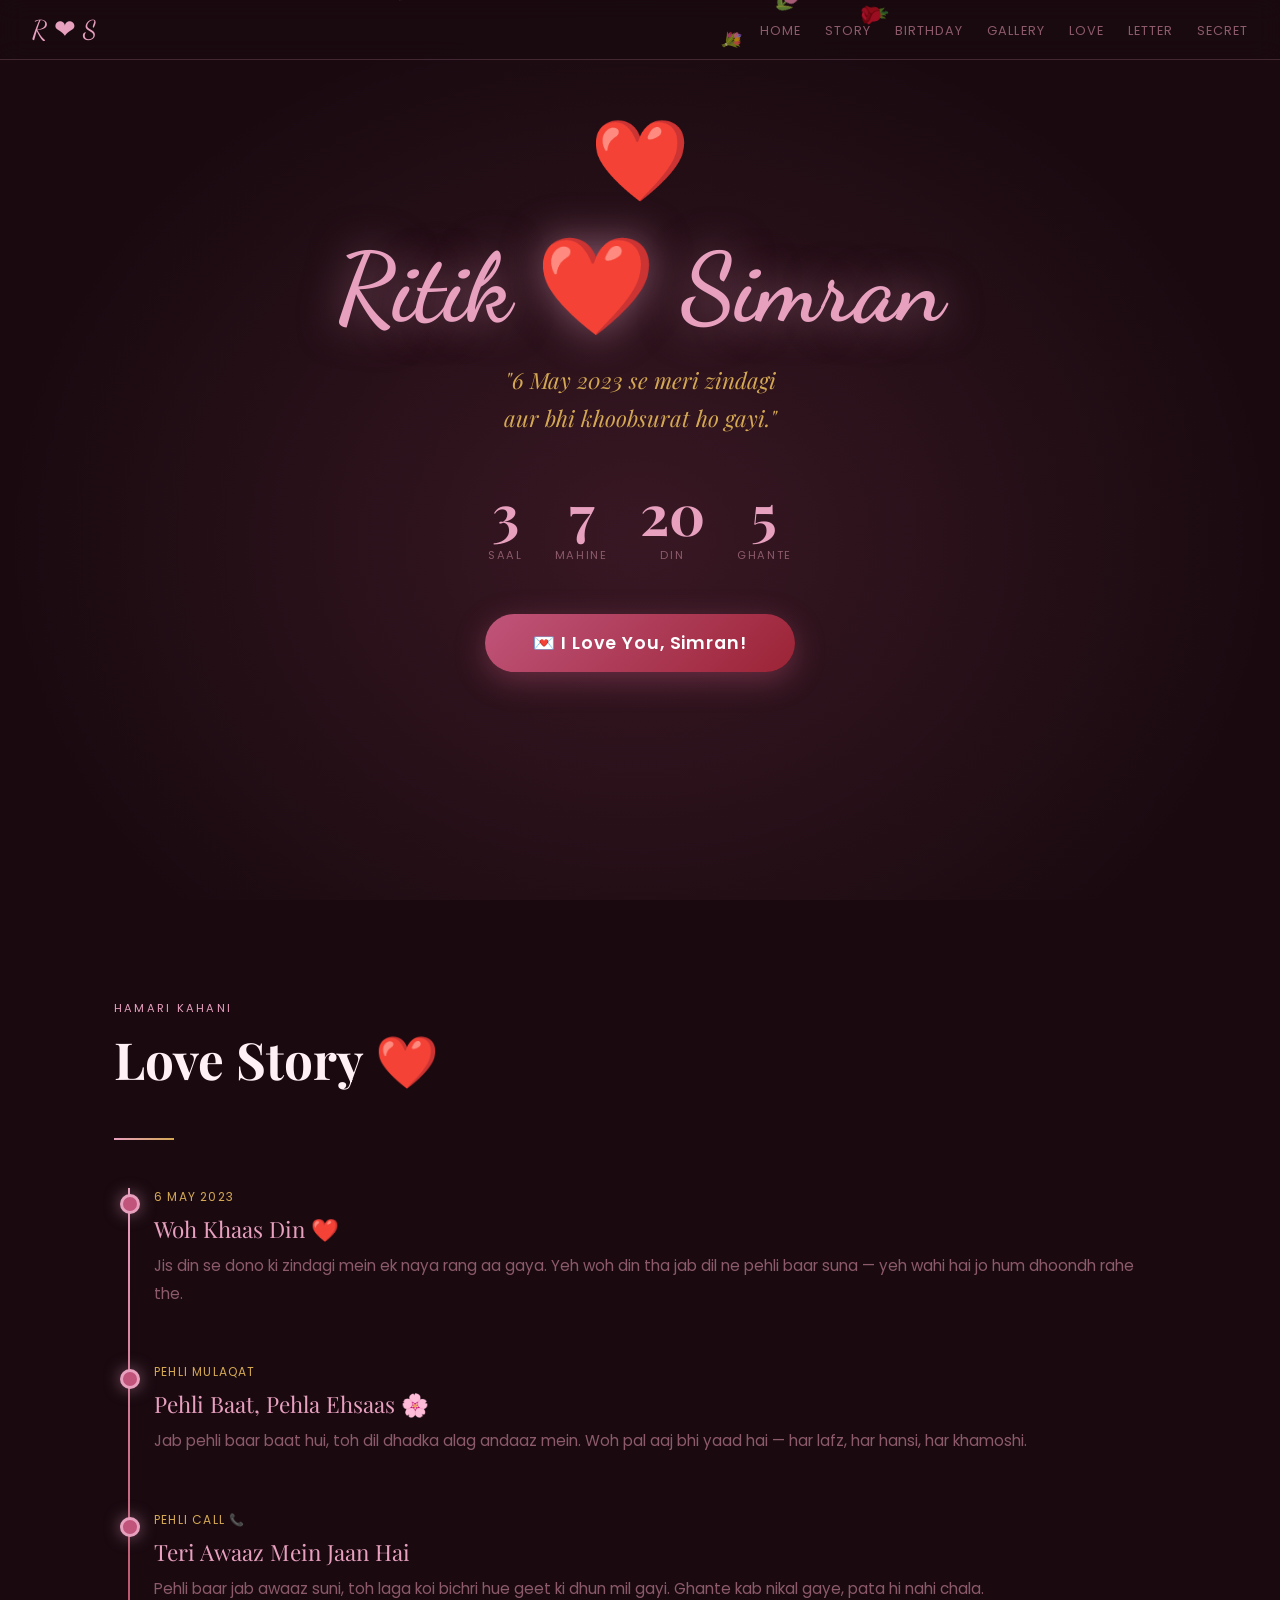
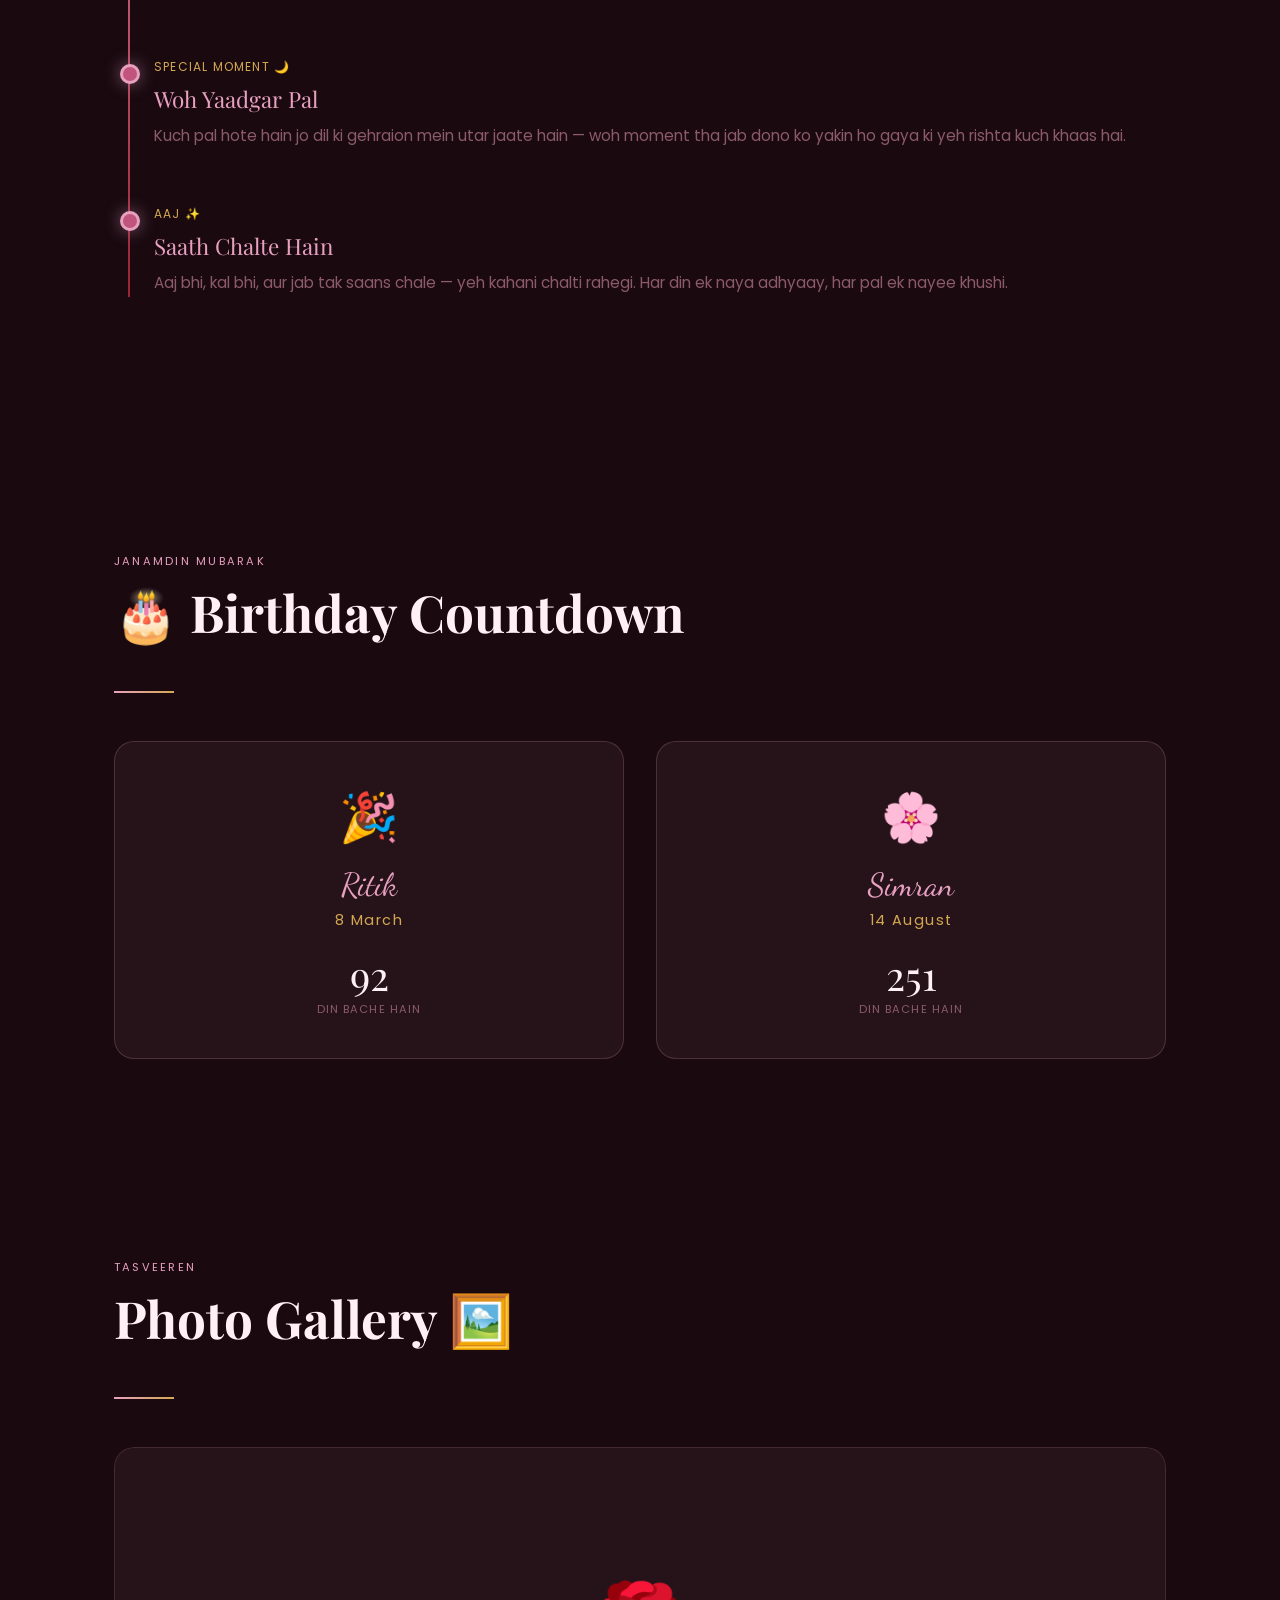
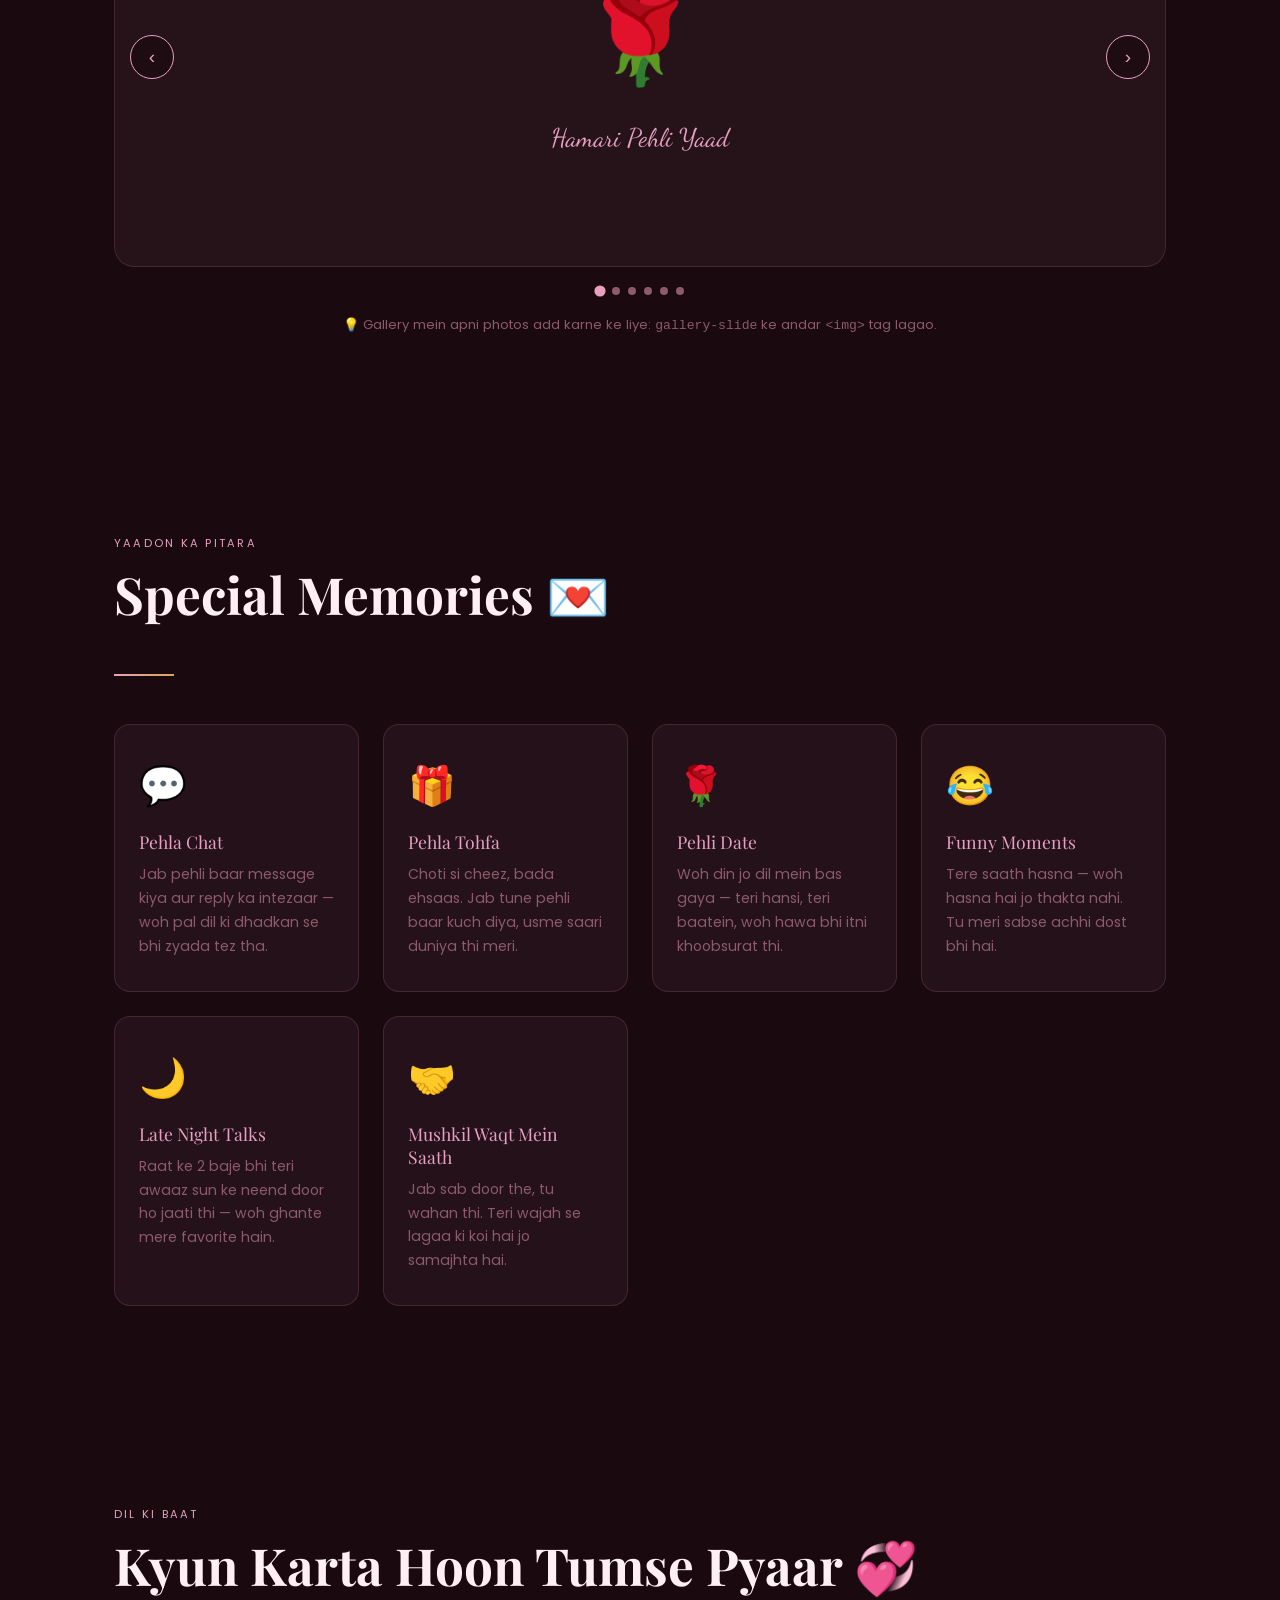
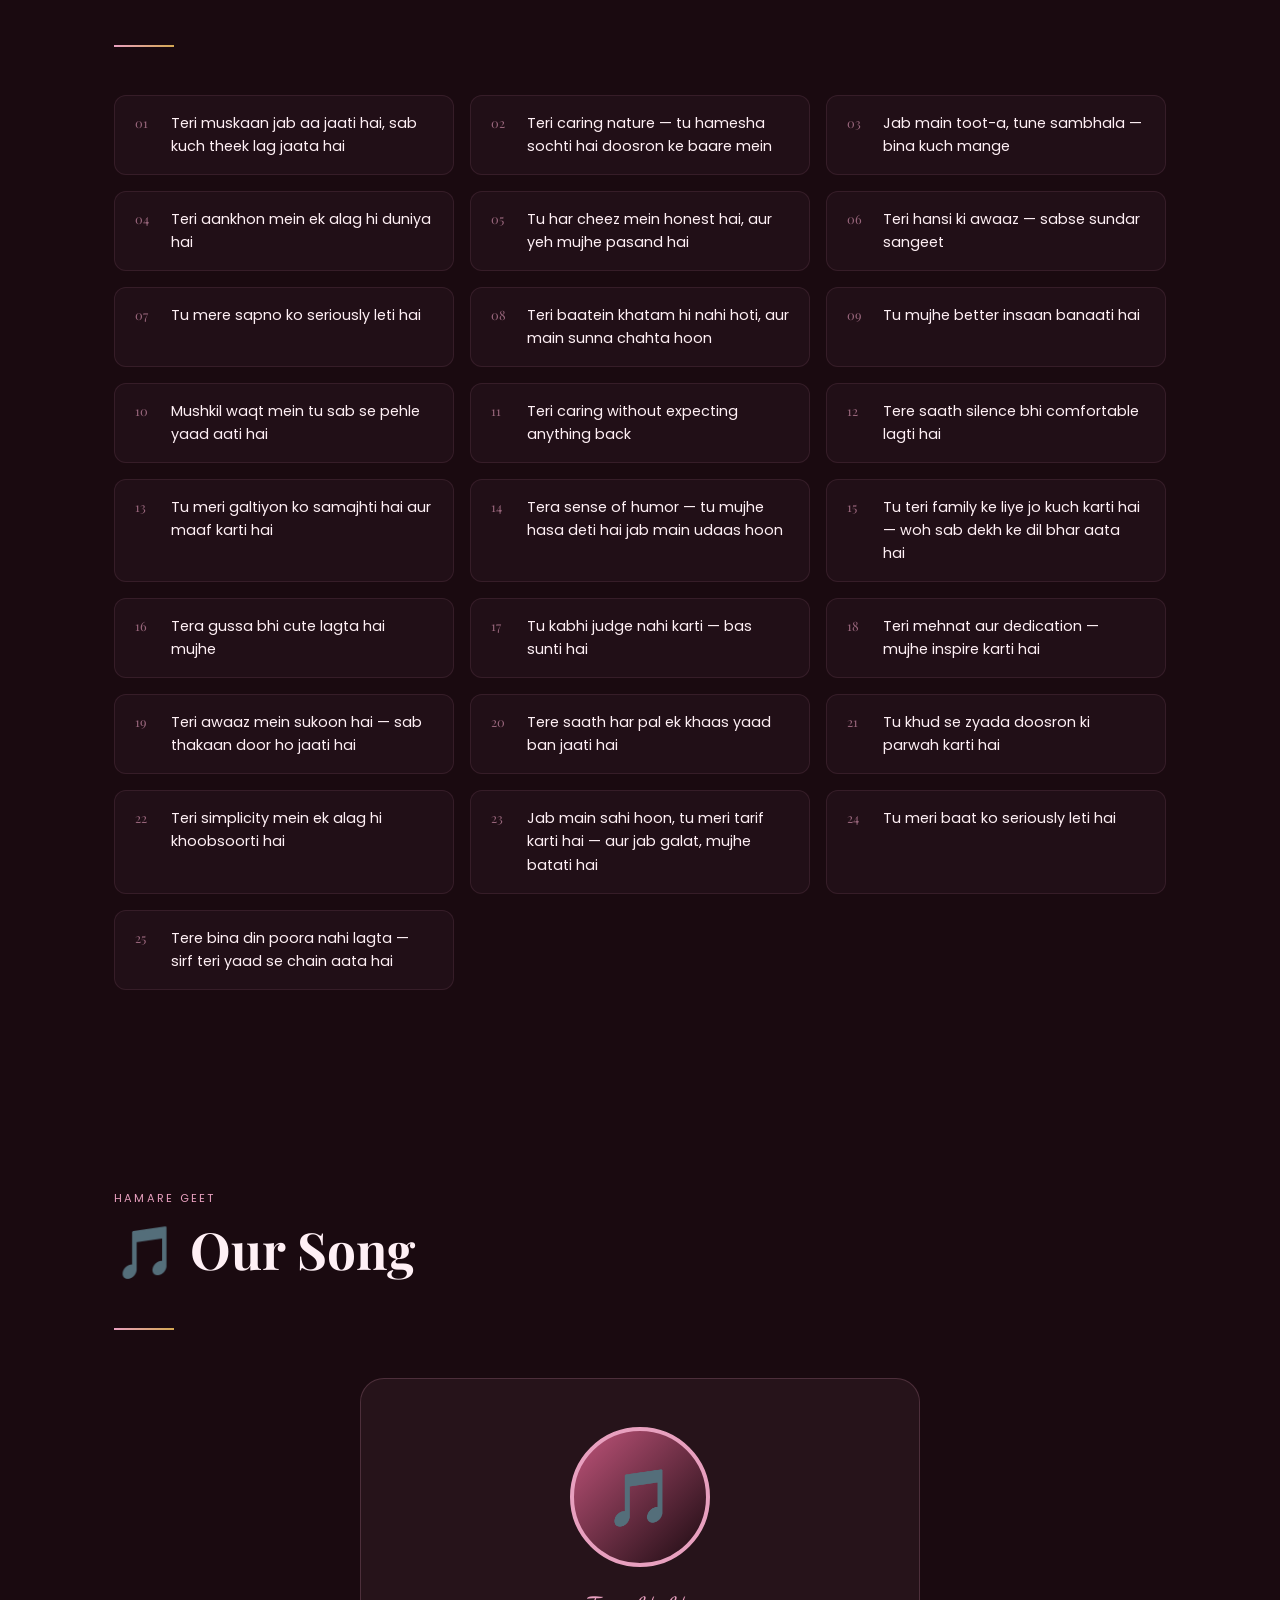
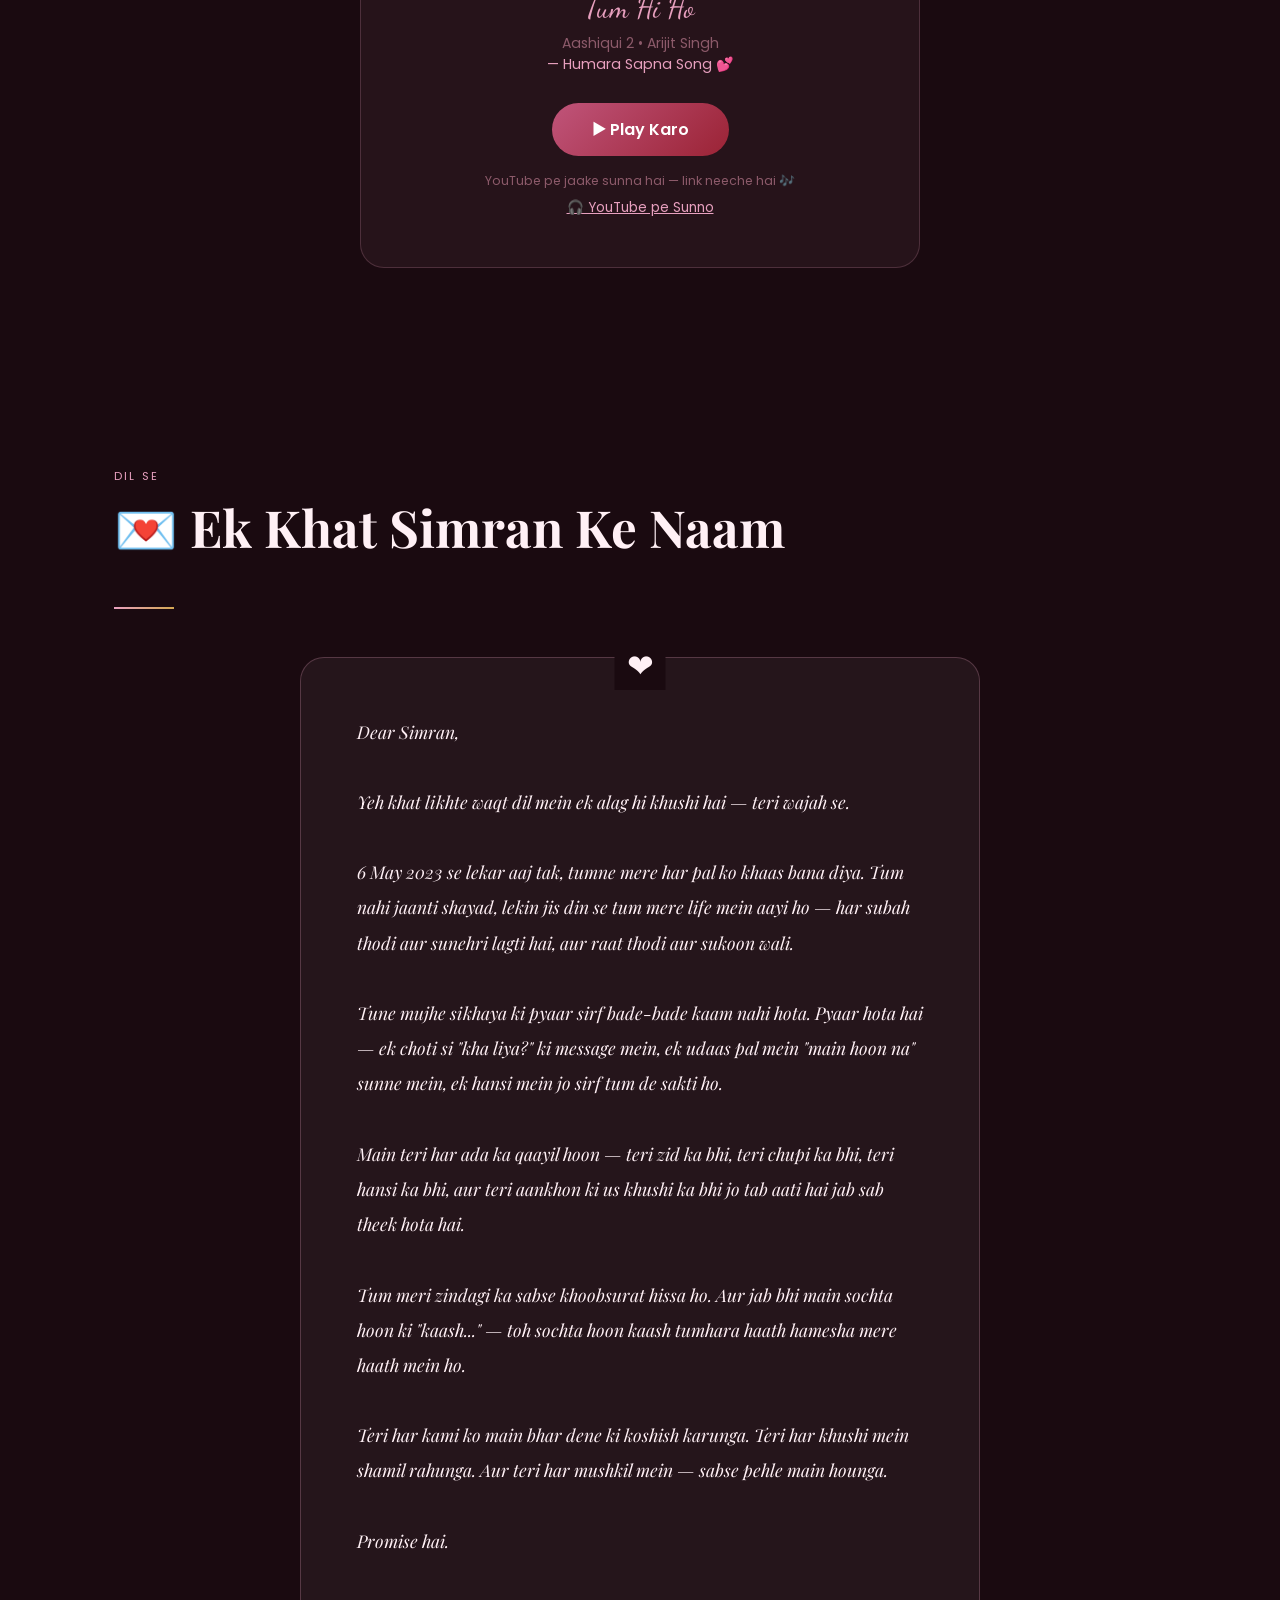
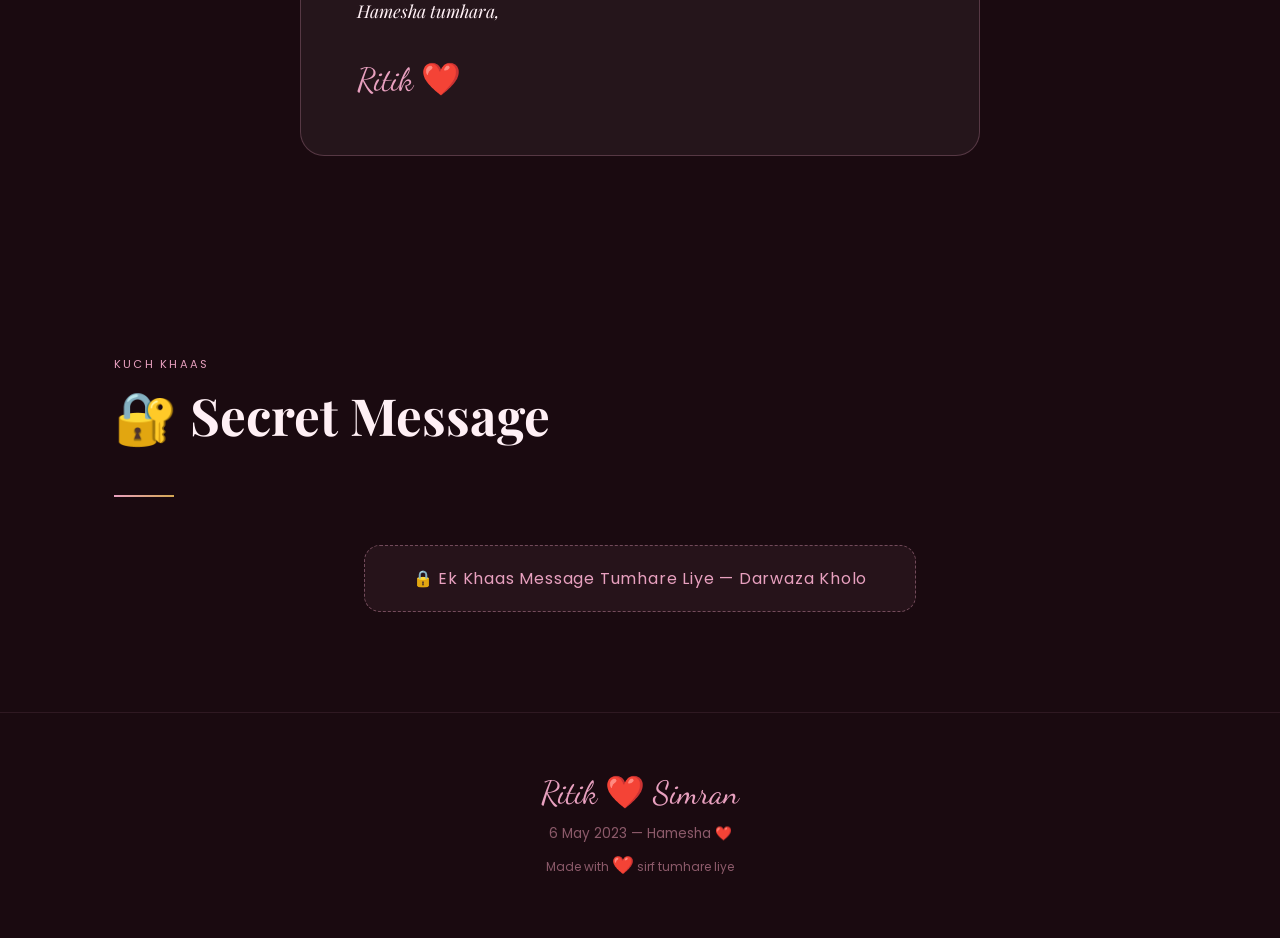
==== index.html @ f55f2f9e "First commit" ====
<!DOCTYPE html>
<html lang="hi">
<head>
<meta charset="UTF-8">
<meta name="viewport" content="width=device-width, initial-scale=1.0">
<title>Ritik ❤️ Simran</title>
<link href="https://fonts.googleapis.com/css2?family=Playfair+Display:ital,wght@0,400;0,700;1,400&family=Poppins:wght@300;400;500;600&family=Dancing+Script:wght@600;700&display=swap" rel="stylesheet">
<link rel="stylesheet" href="style.css">
</head>
<body>

<!-- Falling roses canvas -->
<canvas id="roses-canvas"></canvas>

<!-- ═══ NAV ═══ -->
<nav>
  <span class="nav-brand">R ❤ S</span>
  <ul class="nav-links">
    <li><a href="#home">Home</a></li>
    <li><a href="#story">Story</a></li>
    <li><a href="#birthday">Birthday</a></li>
    <li><a href="#gallery">Gallery</a></li>
    <li><a href="#reasons">Love</a></li>
    <li><a href="#letter">Letter</a></li>
    <li><a href="#secret">Secret</a></li>
  </ul>
</nav>

<!-- ═══ HERO ═══ -->
<section id="home" style="max-width:100%;padding-top:0;">
  <span class="hero-heart">❤️</span>
  <h1 class="hero-title">Ritik ❤️ Simran</h1>
  <p class="hero-sub">
    "6 May 2023 se meri zindagi<br>aur bhi khoobsurat ho gayi."
  </p>

  <div class="counter-box">
    <div class="counter-item">
      <span class="counter-num" id="cnt-years">0</span>
      <span class="counter-label">Saal</span>
    </div>
    <div class="counter-item">
      <span class="counter-num" id="cnt-months">0</span>
      <span class="counter-label">Mahine</span>
    </div>
    <div class="counter-item">
      <span class="counter-num" id="cnt-days">0</span>
      <span class="counter-label">Din</span>
    </div>
    <div class="counter-item">
      <span class="counter-num" id="cnt-hours">0</span>
      <span class="counter-label">Ghante</span>
    </div>
  </div>

  <button class="love-btn" onclick="sendLove()">💌 I Love You, Simran!</button>
  <div id="love-msg"></div>
</section>

<!-- ═══ LOVE STORY ═══ -->
<section id="story">
  <span class="section-eyebrow">Hamari Kahani</span>
  <h2 class="section-title">Love Story ❤️</h2>
  <div class="section-divider"></div>

  <div class="timeline">
    <div class="timeline-item reveal">
      <div class="timeline-dot"></div>
      <div class="timeline-date">6 May 2023</div>
      <div class="timeline-title">Woh Khaas Din ❤️</div>
      <p class="timeline-desc">Jis din se dono ki zindagi mein ek naya rang aa gaya. Yeh woh din tha jab dil ne pehli baar suna — yeh wahi hai jo hum dhoondh rahe the.</p>
    </div>

    <div class="timeline-item reveal">
      <div class="timeline-dot"></div>
      <div class="timeline-date">Pehli Mulaqat</div>
      <div class="timeline-title">Pehli Baat, Pehla Ehsaas 🌸</div>
      <p class="timeline-desc">Jab pehli baar baat hui, toh dil dhadka alag andaaz mein. Woh pal aaj bhi yaad hai — har lafz, har hansi, har khamoshi.</p>
    </div>

    <div class="timeline-item reveal">
      <div class="timeline-dot"></div>
      <div class="timeline-date">Pehli Call 📞</div>
      <div class="timeline-title">Teri Awaaz Mein Jaan Hai</div>
      <p class="timeline-desc">Pehli baar jab awaaz suni, toh laga koi bichri hue geet ki dhun mil gayi. Ghante kab nikal gaye, pata hi nahi chala.</p>
    </div>

    <div class="timeline-item reveal">
      <div class="timeline-dot"></div>
      <div class="timeline-date">Special Moment 🌙</div>
      <div class="timeline-title">Woh Yaadgar Pal</div>
      <p class="timeline-desc">Kuch pal hote hain jo dil ki gehraion mein utar jaate hain — woh moment tha jab dono ko yakin ho gaya ki yeh rishta kuch khaas hai.</p>
    </div>

    <div class="timeline-item reveal">
      <div class="timeline-dot"></div>
      <div class="timeline-date">Aaj ✨</div>
      <div class="timeline-title">Saath Chalte Hain</div>
      <p class="timeline-desc">Aaj bhi, kal bhi, aur jab tak saans chale — yeh kahani chalti rahegi. Har din ek naya adhyaay, har pal ek nayee khushi.</p>
    </div>
  </div>
</section>

<!-- ═══ BIRTHDAY ═══ -->
<section id="birthday">
  <span class="section-eyebrow">Janamdin Mubarak</span>
  <h2 class="section-title">🎂 Birthday Countdown</h2>
  <div class="section-divider"></div>

  <div class="bday-grid reveal">
    <div class="bday-card">
      <span class="bday-emoji">🎉</span>
      <div class="bday-name">Ritik</div>
      <div class="bday-date">8 March</div>
      <div class="bday-countdown" id="ritik-days">—</div>
      <div class="bday-countdown-label">Din Bache Hain</div>
    </div>
    <div class="bday-card">
      <span class="bday-emoji">🌸</span>
      <div class="bday-name">Simran</div>
      <div class="bday-date">14 August</div>
      <div class="bday-countdown" id="simran-days">—</div>
      <div class="bday-countdown-label">Din Bache Hain</div>
    </div>
  </div>
</section>

<!-- ═══ GALLERY ═══ -->
<section id="gallery">
  <span class="section-eyebrow">Tasveeren</span>
  <h2 class="section-title">Photo Gallery 🖼️</h2>
  <div class="section-divider"></div>

  <div class="gallery-wrapper reveal">
    <div class="gallery-track" id="gallery-track">
      <div class="gallery-slide"><span>🌹</span><span class="gallery-caption">Hamari Pehli Yaad</span></div>
      <div class="gallery-slide"><span>💕</span><span class="gallery-caption">Khushiyan Saath Mein</span></div>
      <div class="gallery-slide"><span>🌸</span><span class="gallery-caption">Teri Muskaan</span></div>
      <div class="gallery-slide"><span>✨</span><span class="gallery-caption">Special Moments</span></div>
      <div class="gallery-slide"><span>🌙</span><span class="gallery-caption">Raat Ki Baat</span></div>
      <div class="gallery-slide"><span>💝</span><span class="gallery-caption">Hamesha Saath</span></div>
    </div>
    <button class="gallery-nav gallery-prev" onclick="galleryMove(-1)">‹</button>
    <button class="gallery-nav gallery-next" onclick="galleryMove(1)">›</button>
  </div>
  <div class="gallery-dots" id="gallery-dots"></div>
  <p style="text-align:center;color:var(--muted);font-size:0.82rem;margin-top:20px;">
    💡 Gallery mein apni photos add karne ke liye: <code>gallery-slide</code> ke andar <code>&lt;img&gt;</code> tag lagao.
  </p>
</section>

<!-- ═══ MEMORIES ═══ -->
<section id="memories">
  <span class="section-eyebrow">Yaadon Ka Pitara</span>
  <h2 class="section-title">Special Memories 💌</h2>
  <div class="section-divider"></div>

  <div class="memories-grid">
    <div class="memory-card reveal">
      <span class="memory-icon">💬</span>
      <div class="memory-title">Pehla Chat</div>
      <p class="memory-text">Jab pehli baar message kiya aur reply ka intezaar — woh pal dil ki dhadkan se bhi zyada tez tha.</p>
    </div>
    <div class="memory-card reveal">
      <span class="memory-icon">🎁</span>
      <div class="memory-title">Pehla Tohfa</div>
      <p class="memory-text">Choti si cheez, bada ehsaas. Jab tune pehli baar kuch diya, usme saari duniya thi meri.</p>
    </div>
    <div class="memory-card reveal">
      <span class="memory-icon">🌹</span>
      <div class="memory-title">Pehli Date</div>
      <p class="memory-text">Woh din jo dil mein bas gaya — teri hansi, teri baatein, woh hawa bhi itni khoobsurat thi.</p>
    </div>
    <div class="memory-card reveal">
      <span class="memory-icon">😂</span>
      <div class="memory-title">Funny Moments</div>
      <p class="memory-text">Tere saath hasna — woh hasna hai jo thakta nahi. Tu meri sabse achhi dost bhi hai.</p>
    </div>
    <div class="memory-card reveal">
      <span class="memory-icon">🌙</span>
      <div class="memory-title">Late Night Talks</div>
      <p class="memory-text">Raat ke 2 baje bhi teri awaaz sun ke neend door ho jaati thi — woh ghante mere favorite hain.</p>
    </div>
    <div class="memory-card reveal">
      <span class="memory-icon">🤝</span>
      <div class="memory-title">Mushkil Waqt Mein Saath</div>
      <p class="memory-text">Jab sab door the, tu wahan thi. Teri wajah se lagaa ki koi hai jo samajhta hai.</p>
    </div>
  </div>
</section>

<!-- ═══ REASONS ═══ -->
<section id="reasons">
  <span class="section-eyebrow">Dil Ki Baat</span>
  <h2 class="section-title">Kyun Karta Hoon Tumse Pyaar 💞</h2>
  <div class="section-divider"></div>

  <div class="reasons-grid reveal">
    <div class="reason-item"><span class="reason-num">01</span><span class="reason-text">Teri muskaan jab aa jaati hai, sab kuch theek lag jaata hai</span></div>
    <div class="reason-item"><span class="reason-num">02</span><span class="reason-text">Teri caring nature — tu hamesha sochti hai doosron ke baare mein</span></div>
    <div class="reason-item"><span class="reason-num">03</span><span class="reason-text">Jab main toot-a, tune sambhala — bina kuch mange</span></div>
    <div class="reason-item"><span class="reason-num">04</span><span class="reason-text">Teri aankhon mein ek alag hi duniya hai</span></div>
    <div class="reason-item"><span class="reason-num">05</span><span class="reason-text">Tu har cheez mein honest hai, aur yeh mujhe pasand hai</span></div>
    <div class="reason-item"><span class="reason-num">06</span><span class="reason-text">Teri hansi ki awaaz — sabse sundar sangeet</span></div>
    <div class="reason-item"><span class="reason-num">07</span><span class="reason-text">Tu mere sapno ko seriously leti hai</span></div>
    <div class="reason-item"><span class="reason-num">08</span><span class="reason-text">Teri baatein khatam hi nahi hoti, aur main sunna chahta hoon</span></div>
    <div class="reason-item"><span class="reason-num">09</span><span class="reason-text">Tu mujhe better insaan banaati hai</span></div>
    <div class="reason-item"><span class="reason-num">10</span><span class="reason-text">Mushkil waqt mein tu sab se pehle yaad aati hai</span></div>
    <div class="reason-item"><span class="reason-num">11</span><span class="reason-text">Teri caring without expecting anything back</span></div>
    <div class="reason-item"><span class="reason-num">12</span><span class="reason-text">Tere saath silence bhi comfortable lagti hai</span></div>
    <div class="reason-item"><span class="reason-num">13</span><span class="reason-text">Tu meri galtiyon ko samajhti hai aur maaf karti hai</span></div>
    <div class="reason-item"><span class="reason-num">14</span><span class="reason-text">Tera sense of humor — tu mujhe hasa deti hai jab main udaas hoon</span></div>
    <div class="reason-item"><span class="reason-num">15</span><span class="reason-text">Tu teri family ke liye jo kuch karti hai — woh sab dekh ke dil bhar aata hai</span></div>
    <div class="reason-item"><span class="reason-num">16</span><span class="reason-text">Tera gussa bhi cute lagta hai mujhe</span></div>
    <div class="reason-item"><span class="reason-num">17</span><span class="reason-text">Tu kabhi judge nahi karti — bas sunti hai</span></div>
    <div class="reason-item"><span class="reason-num">18</span><span class="reason-text">Teri mehnat aur dedication — mujhe inspire karti hai</span></div>
    <div class="reason-item"><span class="reason-num">19</span><span class="reason-text">Teri awaaz mein sukoon hai — sab thakaan door ho jaati hai</span></div>
    <div class="reason-item"><span class="reason-num">20</span><span class="reason-text">Tere saath har pal ek khaas yaad ban jaati hai</span></div>
    <div class="reason-item"><span class="reason-num">21</span><span class="reason-text">Tu khud se zyada doosron ki parwah karti hai</span></div>
    <div class="reason-item"><span class="reason-num">22</span><span class="reason-text">Teri simplicity mein ek alag hi khoobsoorti hai</span></div>
    <div class="reason-item"><span class="reason-num">23</span><span class="reason-text">Jab main sahi hoon, tu meri tarif karti hai — aur jab galat, mujhe batati hai</span></div>
    <div class="reason-item"><span class="reason-num">24</span><span class="reason-text">Tu meri baat ko seriously leti hai</span></div>
    <div class="reason-item"><span class="reason-num">25</span><span class="reason-text">Tere bina din poora nahi lagta — sirf teri yaad se chain aata hai</span></div>
  </div>
</section>

<!-- ═══ MUSIC ═══ -->
<section id="music">
  <span class="section-eyebrow">Hamare Geet</span>
  <h2 class="section-title">🎵 Our Song</h2>
  <div class="section-divider"></div>

  <div class="music-box reveal">
    <div class="music-disc" id="music-disc">🎵</div>
    <div class="music-title">Tum Hi Ho</div>
    <p class="music-sub">Aashiqui 2 • Arijit Singh<br>
      <span style="color:var(--rose);">— Humara Sapna Song 💕</span>
    </p>
    <button class="music-btn" onclick="toggleMusic()" id="music-btn">▶ Play Karo</button>
    <p style="margin-top:16px;font-size:0.78rem;color:var(--muted);">YouTube pe jaake sunna hai — link neeche hai 🎶</p>
    <a href="https://youtu.be/Umqb9KENgmk" target="_blank"
       style="display:inline-block;margin-top:8px;color:var(--rose);font-size:0.85rem;">
      🎧 YouTube pe Sunno
    </a>
  </div>
</section>

<!-- ═══ LETTER ═══ -->
<section id="letter">
  <span class="section-eyebrow">Dil Se</span>
  <h2 class="section-title">💌 Ek Khat Simran Ke Naam</h2>
  <div class="section-divider"></div>

  <div class="letter-wrapper reveal">
    <div class="letter-text">Dear Simran,

Yeh khat likhte waqt dil mein ek alag hi khushi hai — teri wajah se.

6 May 2023 se lekar aaj tak, tumne mere har pal ko khaas bana diya. Tum nahi jaanti shayad, lekin jis din se tum mere life mein aayi ho — har subah thodi aur sunehri lagti hai, aur raat thodi aur sukoon wali.

Tune mujhe sikhaya ki pyaar sirf bade-bade kaam nahi hota. Pyaar hota hai — ek choti si "kha liya?" ki message mein, ek udaas pal mein "main hoon na" sunne mein, ek hansi mein jo sirf tum de sakti ho.

Main teri har ada ka qaayil hoon — teri zid ka bhi, teri chupi ka bhi, teri hansi ka bhi, aur teri aankhon ki us khushi ka bhi jo tab aati hai jab sab theek hota hai.

Tum meri zindagi ka sabse khoobsurat hissa ho. Aur jab bhi main sochta hoon ki "kaash..." — toh sochta hoon kaash tumhara haath hamesha mere haath mein ho.

Teri har kami ko main bhar dene ki koshish karunga. Teri har khushi mein shamil rahunga. Aur teri har mushkil mein — sabse pehle main hounga.

Promise hai.

Hamesha tumhara,</div>
    <span class="letter-sign">Ritik ❤️</span>
  </div>
</section>

<!-- ═══ SECRET ═══ -->
<section id="secret">
  <span class="section-eyebrow">Kuch Khaas</span>
  <h2 class="section-title">🔐 Secret Message</h2>
  <div class="section-divider"></div>

  <button class="secret-trigger reveal" onclick="openSecret()">
    🔒 Ek Khaas Message Tumhare Liye — Darwaza Kholo
  </button>
</section>

<!-- SECRET OVERLAY -->
<div id="secret-overlay">
  <div id="secret-lock-screen">
    <span class="secret-lock">🔐</span>
    <div class="secret-title">Secret Page</div>
    <p style="color:var(--muted);margin-bottom:24px;font-size:0.9rem;">Password enter karo, Simran 💕</p>
    <input class="secret-input" type="password" id="secret-pass" placeholder="Password..." maxlength="20">
    <br>
    <div class="secret-err" id="secret-err"></div>
    <button class="love-btn" onclick="checkSecret()" style="margin-bottom:16px;">Unlock ❤️</button>
    <br>
    <button class="secret-close" onclick="closeSecret()">Wapas Jao</button>
    <p style="color:var(--muted);font-size:0.75rem;margin-top:16px;">Hint: Hamari anniversary date (DDMMYYYY)</p>
  </div>

  <div class="secret-content" id="secret-content">
    <span style="font-size:5rem;display:block;margin-bottom:16px;animation:heartbeat 1.4s infinite;">💝</span>
    <h2 style="font-family:'Dancing Script',cursive;font-size:3rem;color:var(--rose);margin-bottom:24px;">Sirf Tumhare Liye</h2>
    <p class="secret-msg">
      Simran... agar yeh page tak pahunchi ho, toh jaanti ho ki main tumse kitna pyaar karta hoon. 🌹<br><br>
      Yeh duniya mein kaafi log hain jo kehte hain "I love you" — main kehna chahta hoon ki tumhare bina main adhoora hoon.<br><br>
      Tumhara chehra jab yaad aata hai, toh dil ko sukoon milta hai. Tumhari awaaz jab kaan mein padti hai, toh duniya ki sari thakaan door ho jaati hai.<br><br>
      Yeh secret page sirf isliye banaya — taaki ek baar aur bol sakun, bina kisi ko bataye...<br><br>
      <strong style="color:var(--gold);font-size:1.4rem;">Main Tumse Bahut Pyaar Karta Hoon, Simran. 💕</strong><br><br>
      Hamesha. Har pal. Har janam.
    </p>
    <div style="font-size:3rem;margin-bottom:24px;">🌹💕🌸💝✨</div>
    <button class="secret-close" onclick="closeSecret()">❤️ Wapas Jao</button>
  </div>
</div>

<!-- FOOTER -->
<footer>
  <p style="font-family:'Dancing Script',cursive;font-size:2rem;color:var(--rose);margin-bottom:12px;">Ritik ❤️ Simran</p>
  <p>6 May 2023 — Hamesha ❤️</p>
  <p style="margin-top:8px;font-size:0.75rem;">Made with <span class="footer-heart">❤️</span> sirf tumhare liye</p>
</footer>

<script src="script.js"></script>
</body>
</html>
---- style.css ----
/* ══════════════════════════════════════
   Ritik ❤️ Simran — Main Stylesheet
   ══════════════════════════════════════ */

:root {
  --rose: #e8a0bf;
  --deep-rose: #c0547a;
  --blush: #fce4ec;
  --crimson: #9b2335;
  --gold: #d4a853;
  --night: #1a0a10;
  --petal: #fff0f5;
  --text: #3d1a26;
  --muted: #8c5a6a;
}

* { margin: 0; padding: 0; box-sizing: border-box; }
html { scroll-behavior: smooth; }

body {
  font-family: 'Poppins', sans-serif;
  background: var(--night);
  color: var(--petal);
  overflow-x: hidden;
}

/* ─── CANVAS ─── */
#roses-canvas {
  position: fixed;
  top: 0; left: 0;
  width: 100%; height: 100%;
  pointer-events: none;
  z-index: 9999;
}

/* ─── NAV ─── */
nav {
  position: fixed;
  top: 0; left: 0; right: 0;
  z-index: 1000;
  background: rgba(26,10,16,0.9);
  backdrop-filter: blur(12px);
  border-bottom: 1px solid rgba(232,160,191,0.2);
  padding: 14px 32px;
  display: flex;
  justify-content: space-between;
  align-items: center;
}

.nav-brand {
  font-family: 'Dancing Script', cursive;
  font-size: 1.6rem;
  color: var(--rose);
}

.nav-links {
  display: flex;
  gap: 24px;
  list-style: none;
}

.nav-links a {
  color: var(--muted);
  text-decoration: none;
  font-size: 0.8rem;
  letter-spacing: 0.08em;
  text-transform: uppercase;
  transition: color 0.3s;
}

.nav-links a:hover { color: var(--rose); }

/* ─── HERO ─── */
#home {
  min-height: 100vh;
  display: flex;
  flex-direction: column;
  align-items: center;
  justify-content: center;
  text-align: center;
  padding: 80px 24px 60px;
  position: relative;
  background: radial-gradient(ellipse at 50% 60%, rgba(192,84,122,0.18) 0%, transparent 70%);
}

.hero-heart {
  font-size: 5rem;
  animation: heartbeat 1.4s ease-in-out infinite;
  display: block;
  margin-bottom: 16px;
}

@keyframes heartbeat {
  0%,100% { transform: scale(1); }
  14%     { transform: scale(1.2); }
  28%     { transform: scale(1); }
  42%     { transform: scale(1.15); }
  70%     { transform: scale(1); }
}

.hero-title {
  font-family: 'Dancing Script', cursive;
  font-size: clamp(3rem, 8vw, 6rem);
  color: var(--rose);
  line-height: 1.1;
  text-shadow: 0 0 40px rgba(232,160,191,0.5);
  margin-bottom: 20px;
}

.hero-sub {
  font-family: 'Playfair Display', serif;
  font-style: italic;
  font-size: clamp(1rem, 2.5vw, 1.4rem);
  color: var(--gold);
  max-width: 560px;
  line-height: 1.7;
  margin-bottom: 48px;
}

/* ─── COUNTER ─── */
.counter-box {
  display: flex;
  gap: 32px;
  flex-wrap: wrap;
  justify-content: center;
  margin-bottom: 48px;
}

.counter-item { text-align: center; }

.counter-num {
  font-family: 'Playfair Display', serif;
  font-size: 3.5rem;
  font-weight: 700;
  color: var(--rose);
  line-height: 1;
  display: block;
}

.counter-label {
  font-size: 0.7rem;
  letter-spacing: 0.15em;
  text-transform: uppercase;
  color: var(--muted);
  margin-top: 6px;
}

/* ─── LOVE BUTTON ─── */
.love-btn {
  background: linear-gradient(135deg, var(--deep-rose), var(--crimson));
  color: white;
  border: none;
  padding: 16px 48px;
  font-family: 'Poppins', sans-serif;
  font-size: 1.1rem;
  font-weight: 600;
  border-radius: 50px;
  cursor: pointer;
  letter-spacing: 0.05em;
  transition: transform 0.2s, box-shadow 0.2s;
  box-shadow: 0 8px 30px rgba(192,84,122,0.4);
}

.love-btn:hover {
  transform: scale(1.05);
  box-shadow: 0 12px 40px rgba(192,84,122,0.6);
}

#love-msg {
  margin-top: 20px;
  font-family: 'Dancing Script', cursive;
  font-size: 2rem;
  color: var(--gold);
  opacity: 0;
  transition: opacity 0.5s;
  height: 48px;
}

/* ─── SECTIONS ─── */
section {
  padding: 100px 24px;
  max-width: 1100px;
  margin: 0 auto;
}

.section-eyebrow {
  font-size: 0.7rem;
  letter-spacing: 0.2em;
  text-transform: uppercase;
  color: var(--rose);
  margin-bottom: 12px;
  display: block;
}

.section-title {
  font-family: 'Playfair Display', serif;
  font-size: clamp(2rem, 5vw, 3.2rem);
  color: var(--petal);
  margin-bottom: 48px;
  line-height: 1.2;
}

.section-divider {
  width: 60px;
  height: 2px;
  background: linear-gradient(90deg, var(--rose), var(--gold));
  margin-bottom: 48px;
}

/* ─── TIMELINE ─── */
.timeline {
  position: relative;
  padding-left: 40px;
}

.timeline::before {
  content: '';
  position: absolute;
  left: 14px;
  top: 0; bottom: 0;
  width: 2px;
  background: linear-gradient(to bottom, var(--rose), var(--crimson));
}

.timeline-item {
  position: relative;
  margin-bottom: 56px;
}

.timeline-dot {
  position: absolute;
  left: -34px;
  top: 6px;
  width: 20px; height: 20px;
  border-radius: 50%;
  background: var(--deep-rose);
  border: 3px solid var(--rose);
  box-shadow: 0 0 16px rgba(232,160,191,0.5);
}

.timeline-date {
  font-size: 0.75rem;
  color: var(--gold);
  letter-spacing: 0.1em;
  text-transform: uppercase;
  margin-bottom: 8px;
}

.timeline-title {
  font-family: 'Playfair Display', serif;
  font-size: 1.4rem;
  color: var(--rose);
  margin-bottom: 8px;
}

.timeline-desc {
  color: var(--muted);
  line-height: 1.8;
  font-size: 0.95rem;
}

/* ─── BIRTHDAY ─── */
.bday-grid {
  display: grid;
  grid-template-columns: 1fr 1fr;
  gap: 32px;
}

.bday-card {
  background: rgba(232,160,191,0.06);
  border: 1px solid rgba(232,160,191,0.2);
  border-radius: 20px;
  padding: 40px 32px;
  text-align: center;
  transition: transform 0.3s, border-color 0.3s;
}

.bday-card:hover {
  transform: translateY(-6px);
  border-color: var(--rose);
}

.bday-emoji { font-size: 3rem; display: block; margin-bottom: 12px; }

.bday-name {
  font-family: 'Dancing Script', cursive;
  font-size: 2rem;
  color: var(--rose);
  margin-bottom: 6px;
}

.bday-date {
  color: var(--gold);
  font-size: 0.9rem;
  letter-spacing: 0.1em;
  margin-bottom: 24px;
}

.bday-countdown {
  font-size: 2.5rem;
  font-family: 'Playfair Display', serif;
  color: var(--petal);
  line-height: 1;
}

.bday-countdown-label {
  font-size: 0.7rem;
  color: var(--muted);
  letter-spacing: 0.1em;
  text-transform: uppercase;
  margin-top: 6px;
}

/* ─── GALLERY ─── */
.gallery-wrapper {
  position: relative;
  overflow: hidden;
  border-radius: 20px;
}

.gallery-track {
  display: flex;
  transition: transform 0.5s cubic-bezier(0.4,0,0.2,1);
}

.gallery-slide {
  min-width: 100%;
  height: 420px;
  background: rgba(232,160,191,0.06);
  border: 1px solid rgba(232,160,191,0.15);
  border-radius: 20px;
  display: flex;
  flex-direction: column;
  align-items: center;
  justify-content: center;
  font-size: 6rem;
  position: relative;
  overflow: hidden;
}

.gallery-caption {
  font-family: 'Dancing Script', cursive;
  font-size: 1.6rem;
  color: var(--rose);
  margin-top: 16px;
}

.gallery-nav {
  position: absolute;
  top: 50%;
  transform: translateY(-50%);
  background: rgba(26,10,16,0.7);
  border: 1px solid var(--rose);
  color: var(--rose);
  width: 44px; height: 44px;
  border-radius: 50%;
  font-size: 1.2rem;
  cursor: pointer;
  z-index: 10;
  transition: background 0.3s;
  display: flex;
  align-items: center;
  justify-content: center;
}

.gallery-nav:hover { background: var(--deep-rose); color: white; }
.gallery-prev { left: 16px; }
.gallery-next { right: 16px; }

.gallery-dots {
  display: flex;
  justify-content: center;
  gap: 8px;
  margin-top: 20px;
}

.gallery-dot {
  width: 8px; height: 8px;
  border-radius: 50%;
  background: var(--muted);
  border: none;
  cursor: pointer;
  transition: background 0.3s, transform 0.3s;
}

.gallery-dot.active {
  background: var(--rose);
  transform: scale(1.4);
}

/* ─── MEMORY CARDS ─── */
.memories-grid {
  display: grid;
  grid-template-columns: repeat(auto-fill, minmax(240px, 1fr));
  gap: 24px;
}

.memory-card {
  background: rgba(232,160,191,0.05);
  border: 1px solid rgba(232,160,191,0.15);
  border-radius: 16px;
  padding: 32px 24px;
  transition: transform 0.3s, border-color 0.3s, background 0.3s;
  cursor: default;
}

.memory-card:hover {
  transform: translateY(-8px);
  border-color: rgba(232,160,191,0.5);
  background: rgba(232,160,191,0.1);
}

.memory-icon { font-size: 2.4rem; margin-bottom: 16px; display: block; }

.memory-title {
  font-family: 'Playfair Display', serif;
  font-size: 1.1rem;
  color: var(--rose);
  margin-bottom: 10px;
}

.memory-text { font-size: 0.88rem; color: var(--muted); line-height: 1.7; }

/* ─── REASONS ─── */
.reasons-grid {
  display: grid;
  grid-template-columns: repeat(auto-fill, minmax(260px, 1fr));
  gap: 16px;
}

.reason-item {
  display: flex;
  align-items: flex-start;
  gap: 12px;
  padding: 16px 20px;
  background: rgba(232,160,191,0.04);
  border-radius: 12px;
  border: 1px solid rgba(232,160,191,0.1);
  transition: border-color 0.3s;
}

.reason-item:hover { border-color: rgba(232,160,191,0.4); }

.reason-num {
  font-family: 'Playfair Display', serif;
  font-size: 0.8rem;
  color: var(--rose);
  opacity: 0.6;
  min-width: 24px;
  padding-top: 2px;
}

.reason-text { font-size: 0.9rem; color: var(--petal); line-height: 1.6; }

/* ─── MUSIC ─── */
.music-box {
  background: rgba(232,160,191,0.06);
  border: 1px solid rgba(232,160,191,0.2);
  border-radius: 24px;
  padding: 48px;
  text-align: center;
  max-width: 560px;
  margin: 0 auto;
}

.music-disc {
  width: 140px; height: 140px;
  border-radius: 50%;
  background: linear-gradient(135deg, var(--deep-rose), var(--night));
  border: 4px solid var(--rose);
  display: flex;
  align-items: center;
  justify-content: center;
  font-size: 3.5rem;
  margin: 0 auto 24px;
  animation: spin 8s linear infinite paused;
}

.music-disc.playing { animation-play-state: running; }

@keyframes spin { to { transform: rotate(360deg); } }

.music-title {
  font-family: 'Dancing Script', cursive;
  font-size: 1.8rem;
  color: var(--rose);
  margin-bottom: 8px;
}

.music-sub { color: var(--muted); font-size: 0.88rem; margin-bottom: 28px; }

.music-btn {
  background: linear-gradient(135deg, var(--deep-rose), var(--crimson));
  color: white;
  border: none;
  padding: 14px 40px;
  border-radius: 50px;
  font-family: 'Poppins', sans-serif;
  font-size: 1rem;
  font-weight: 600;
  cursor: pointer;
  transition: transform 0.2s;
}

.music-btn:hover { transform: scale(1.05); }

/* ─── LETTER ─── */
.letter-wrapper {
  max-width: 680px;
  margin: 0 auto;
  background: rgba(252,228,236,0.05);
  border: 1px solid rgba(232,160,191,0.25);
  border-radius: 24px;
  padding: 56px 56px;
  position: relative;
}

.letter-wrapper::before {
  content: '❤';
  position: absolute;
  top: -16px;
  left: 50%;
  transform: translateX(-50%);
  font-size: 2rem;
  background: var(--night);
  padding: 0 12px;
}

.letter-text {
  font-family: 'Playfair Display', serif;
  font-style: italic;
  font-size: 1.1rem;
  line-height: 2;
  color: var(--petal);
  white-space: pre-wrap;
}

.letter-sign {
  font-family: 'Dancing Script', cursive;
  font-size: 2rem;
  color: var(--rose);
  margin-top: 32px;
  display: block;
}

/* ─── SECRET PAGE ─── */
#secret-overlay {
  display: none;
  position: fixed;
  inset: 0;
  background: rgba(10,3,8,0.97);
  z-index: 9000;
  align-items: center;
  justify-content: center;
  flex-direction: column;
  text-align: center;
  padding: 24px;
}

#secret-overlay.open { display: flex; }

.secret-lock {
  font-size: 4rem;
  margin-bottom: 24px;
  animation: heartbeat 1.4s infinite;
}

.secret-title {
  font-family: 'Dancing Script', cursive;
  font-size: 2.5rem;
  color: var(--rose);
  margin-bottom: 32px;
}

.secret-input {
  background: rgba(232,160,191,0.08);
  border: 1px solid var(--rose);
  color: var(--petal);
  padding: 14px 28px;
  font-size: 1.2rem;
  border-radius: 50px;
  outline: none;
  text-align: center;
  letter-spacing: 0.2em;
  width: 240px;
  font-family: 'Poppins', sans-serif;
  margin-bottom: 16px;
}

.secret-input::placeholder { color: var(--muted); letter-spacing: 0.05em; }

.secret-err {
  color: var(--deep-rose);
  font-size: 0.85rem;
  margin-bottom: 16px;
  height: 20px;
}

.secret-content { display: none; }
.secret-content.revealed { display: block; animation: fadeUp 0.8s ease; }

.secret-msg {
  font-family: 'Playfair Display', serif;
  font-style: italic;
  font-size: 1.2rem;
  line-height: 1.9;
  max-width: 540px;
  color: var(--petal);
  margin-bottom: 24px;
}

.secret-close {
  background: none;
  border: 1px solid var(--muted);
  color: var(--muted);
  padding: 10px 28px;
  border-radius: 50px;
  cursor: pointer;
  font-family: 'Poppins', sans-serif;
  margin-top: 32px;
  transition: border-color 0.3s, color 0.3s;
}

.secret-close:hover { border-color: var(--rose); color: var(--rose); }

/* ─── SECRET TRIGGER ─── */
.secret-trigger {
  display: block;
  margin: 0 auto;
  background: rgba(232,160,191,0.06);
  border: 1px dashed rgba(232,160,191,0.4);
  color: var(--rose);
  padding: 20px 48px;
  border-radius: 16px;
  font-family: 'Poppins', sans-serif;
  font-size: 1rem;
  cursor: pointer;
  transition: background 0.3s;
  letter-spacing: 0.05em;
}

.secret-trigger:hover { background: rgba(232,160,191,0.12); }

/* ─── FOOTER ─── */
footer {
  text-align: center;
  padding: 60px 24px;
  border-top: 1px solid rgba(232,160,191,0.1);
  color: var(--muted);
  font-size: 0.85rem;
}

footer .footer-heart { color: var(--rose); font-size: 1.1rem; }

/* ─── ANIMATIONS ─── */
@keyframes fadeUp {
  from { opacity: 0; transform: translateY(28px); }
  to   { opacity: 1; transform: translateY(0); }
}

@keyframes burstHeart {
  0%   { transform: translateY(0) scale(1); opacity: 1; }
  100% { transform: translateY(-300px) scale(0); opacity: 0; }
}

.reveal {
  opacity: 0;
  transform: translateY(30px);
  transition: opacity 0.7s ease, transform 0.7s ease;
}

.reveal.visible {
  opacity: 1;
  transform: translateY(0);
}

/* ─── RESPONSIVE ─── */
@media (max-width: 640px) {
  nav { padding: 14px 16px; }
  .nav-links { gap: 12px; }
  .nav-links a { font-size: 0.7rem; }
  .bday-grid { grid-template-columns: 1fr; }
  .letter-wrapper { padding: 36px 24px; }
  section { padding: 80px 16px; }
  .counter-box { gap: 20px; }
  .counter-num { font-size: 2.5rem; }
}
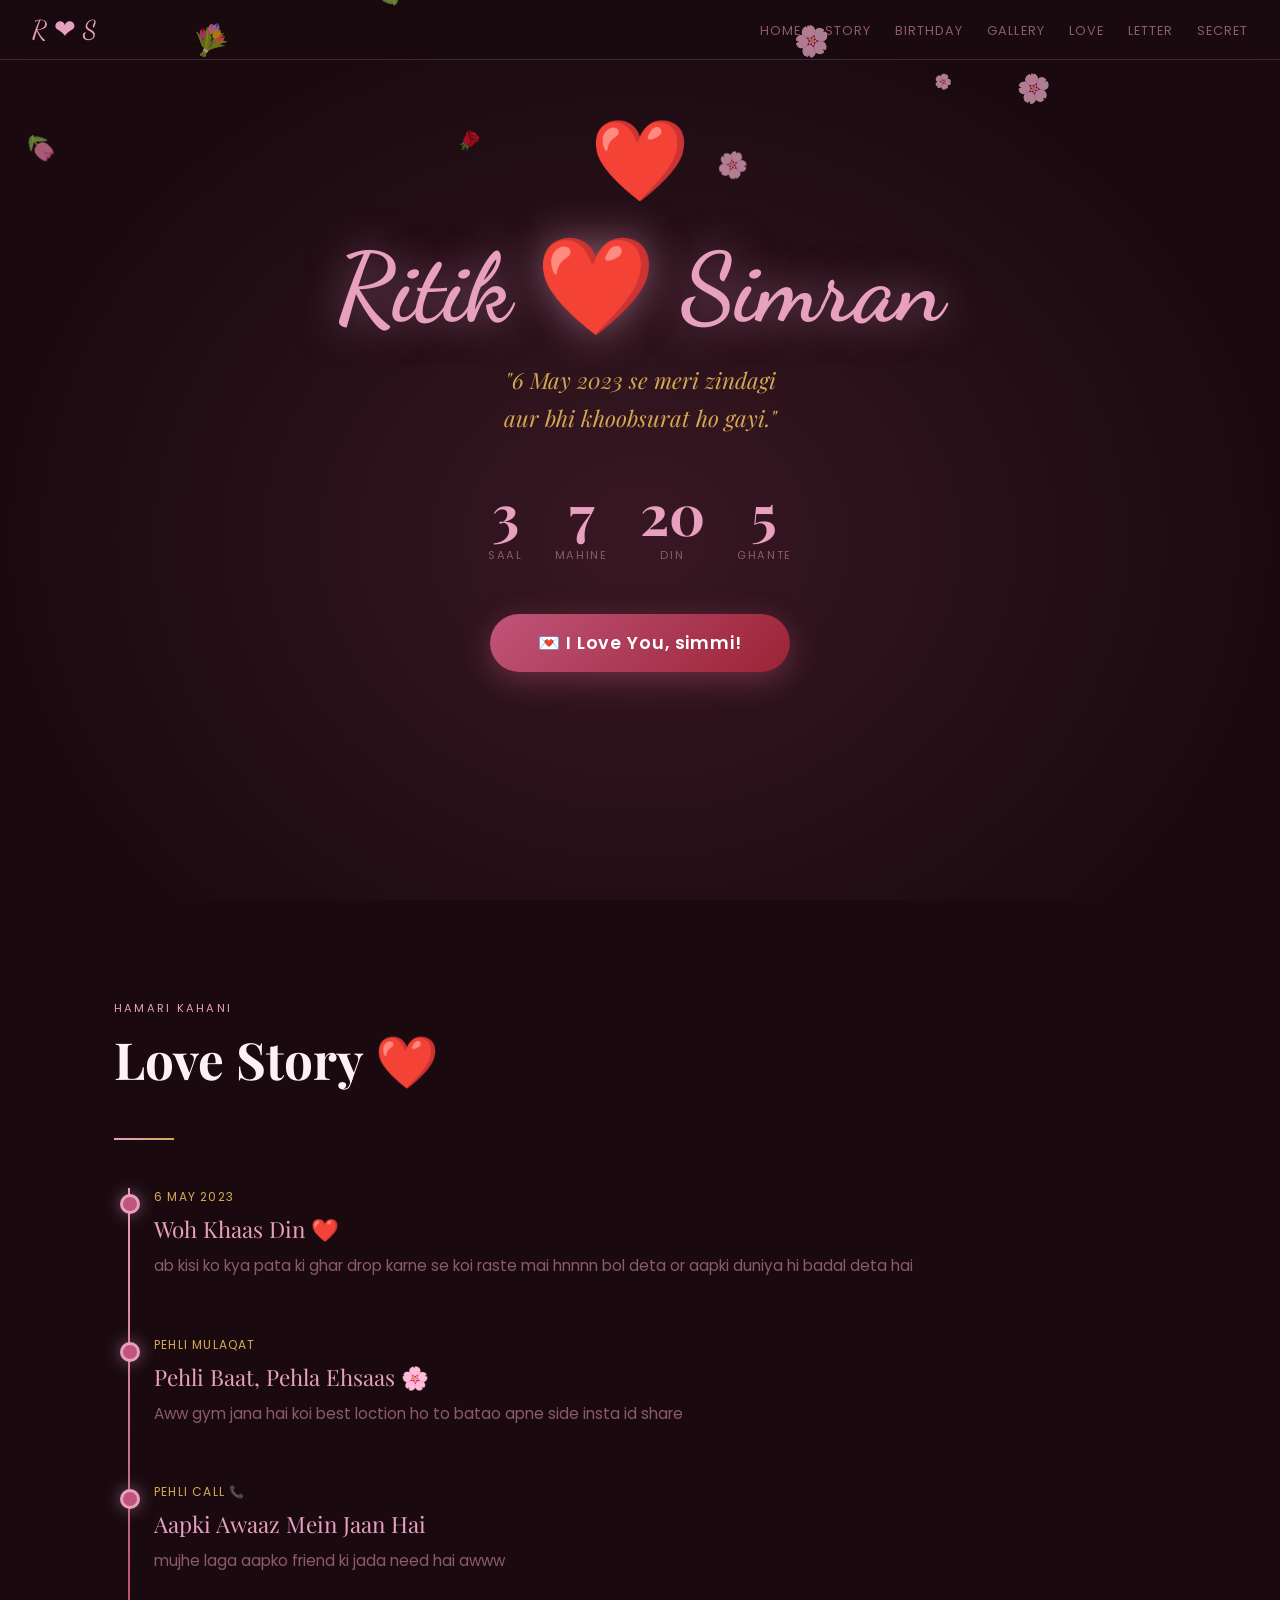
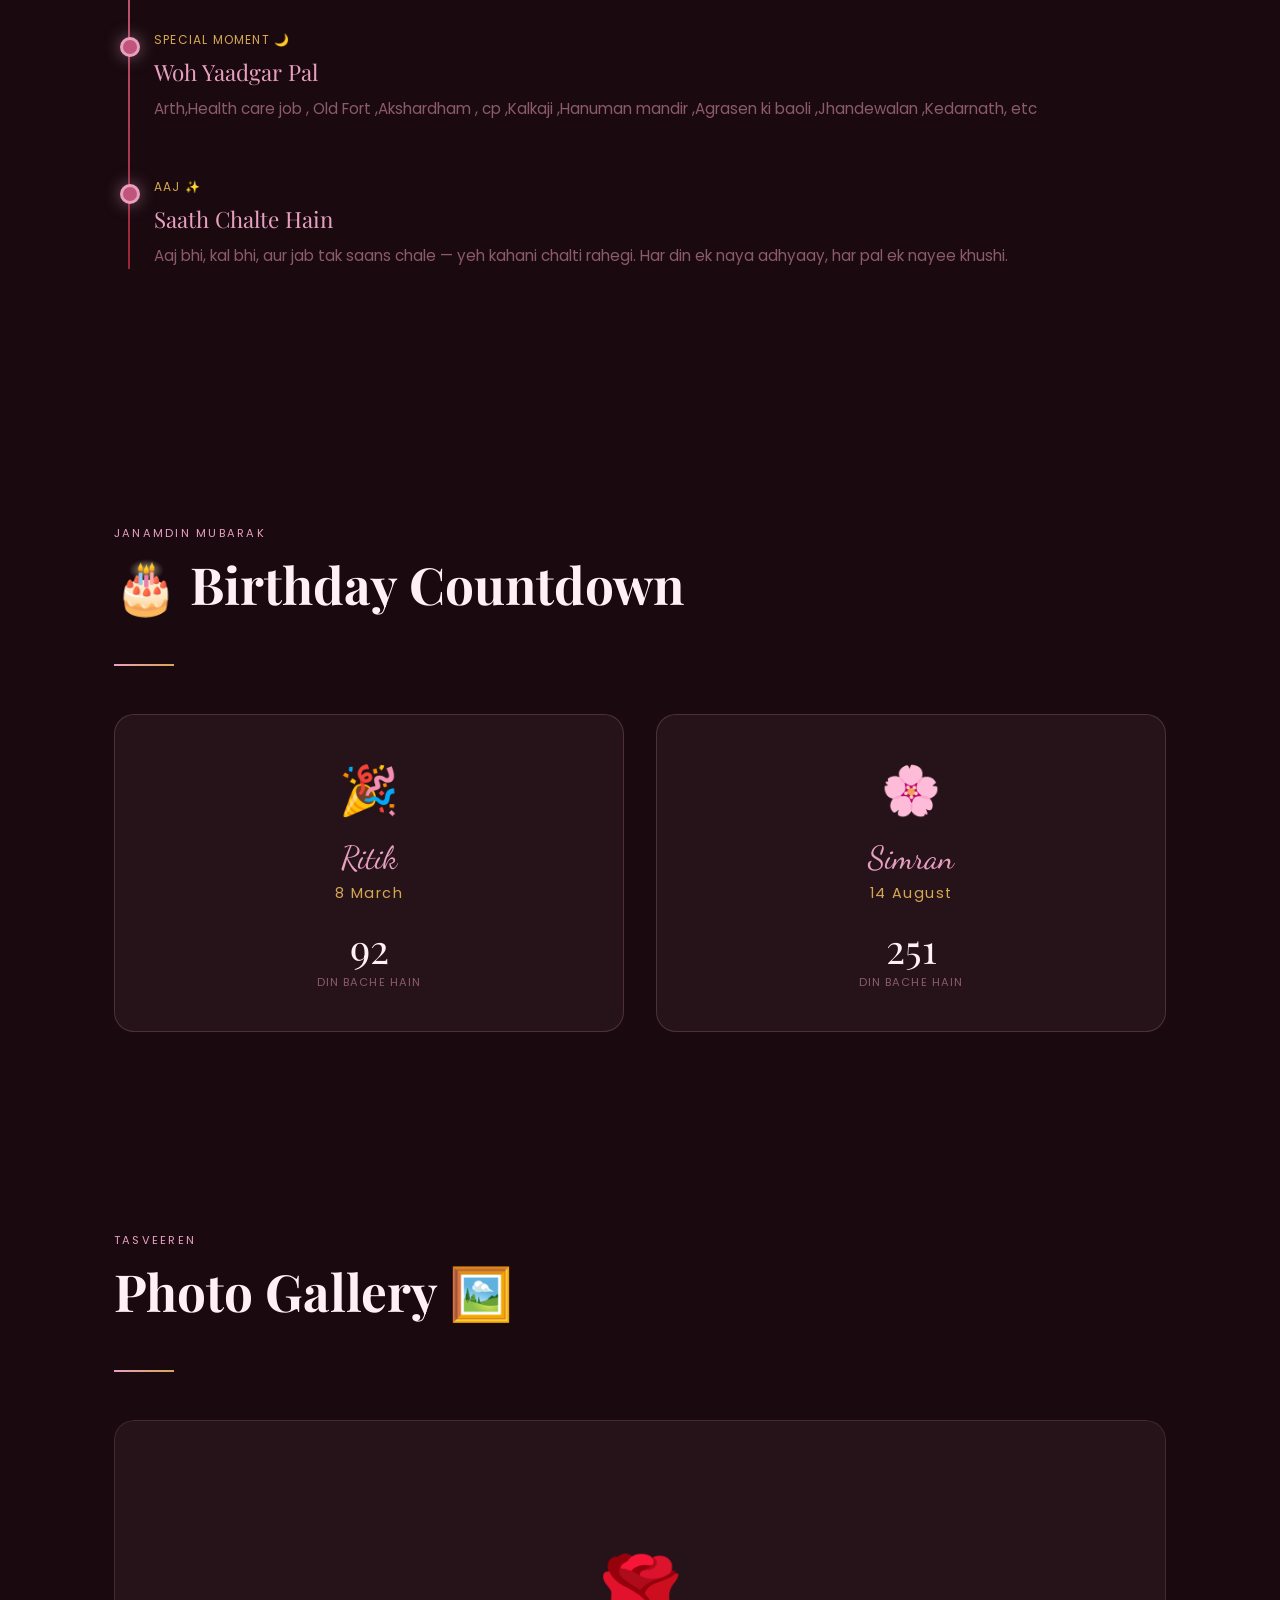
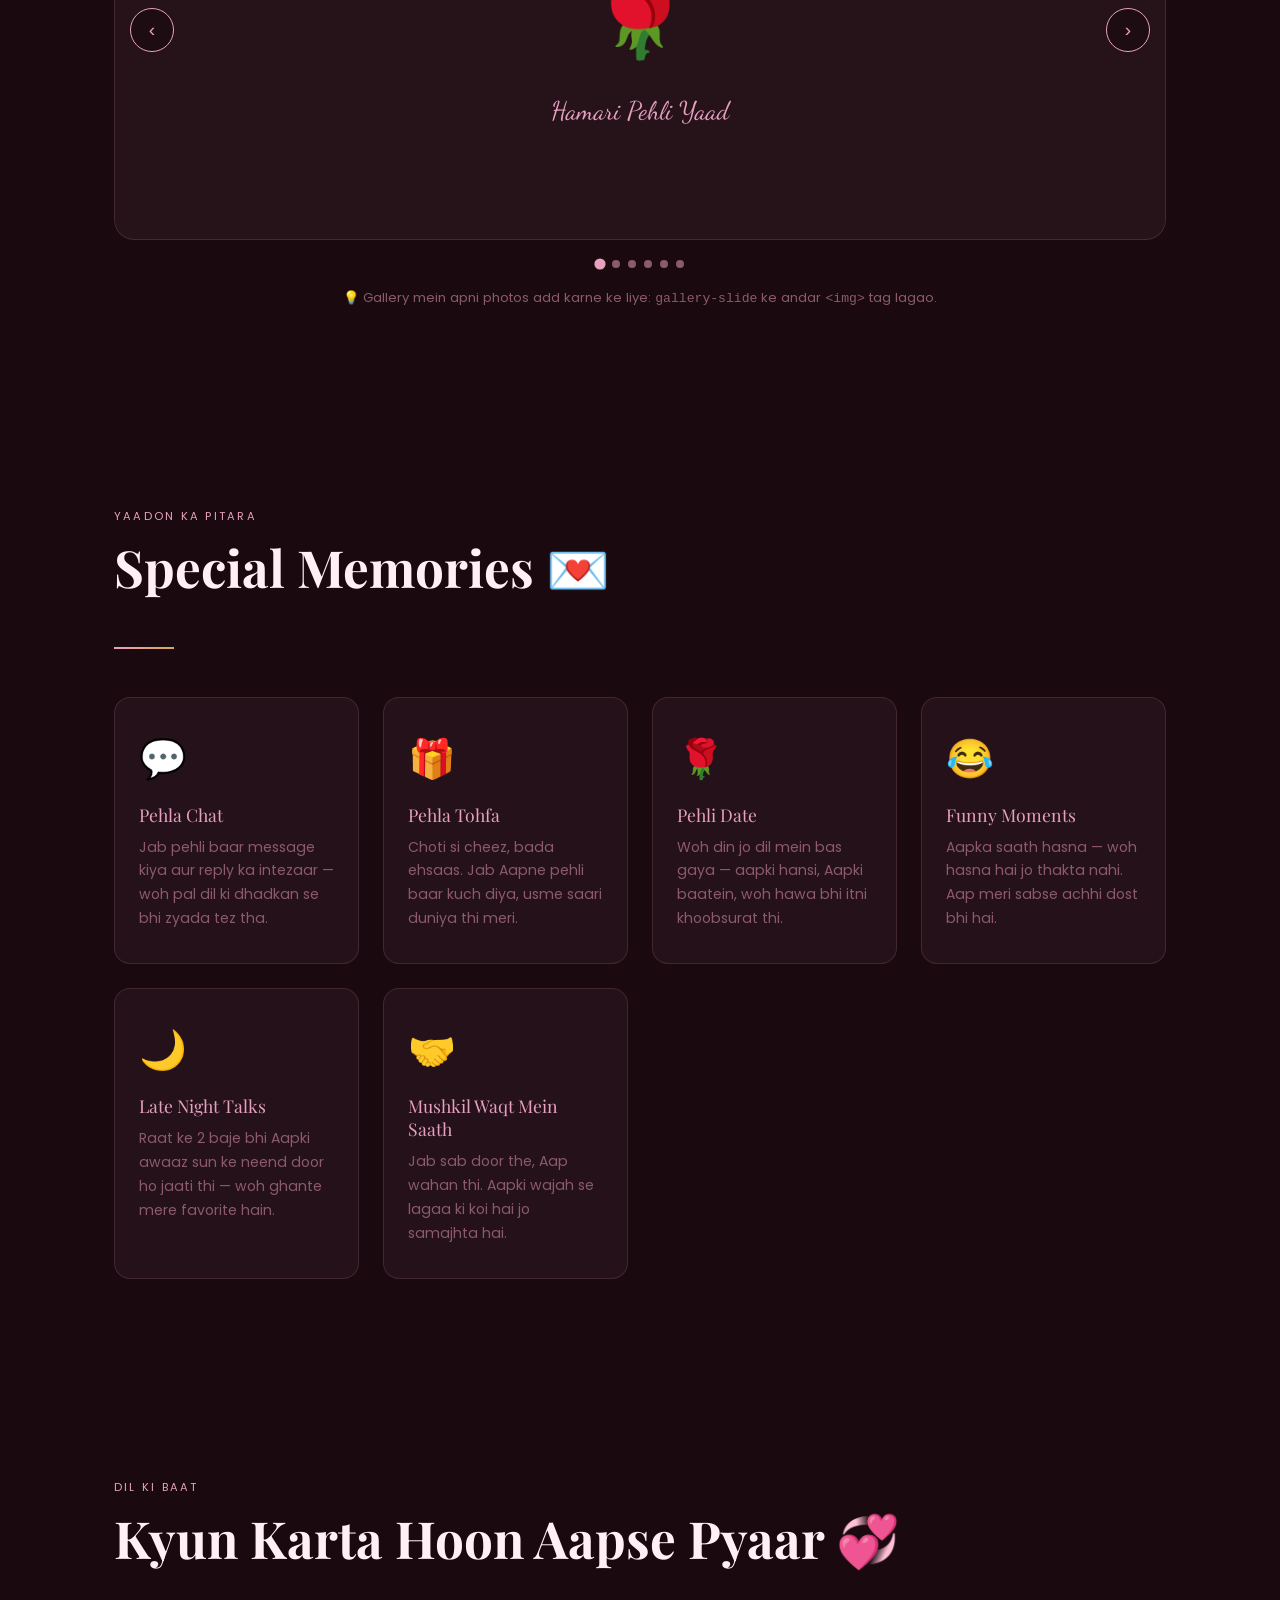
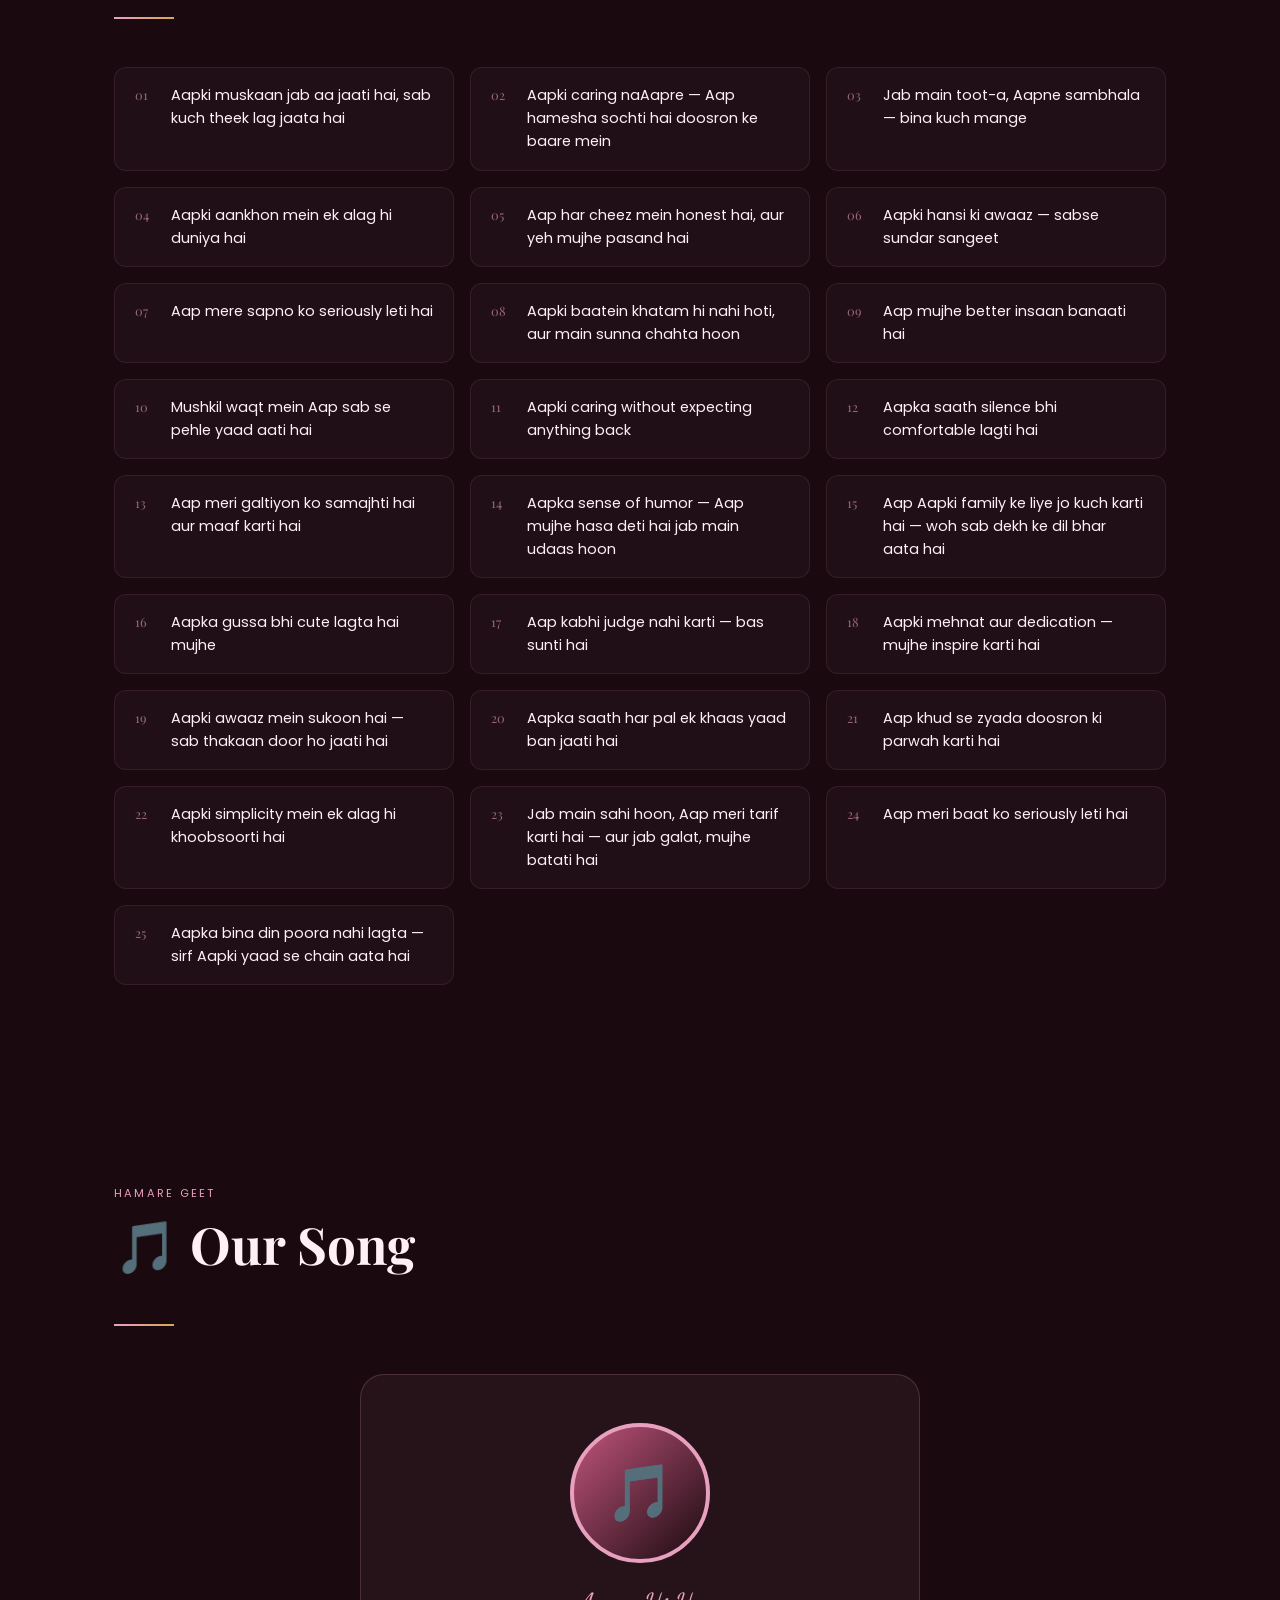
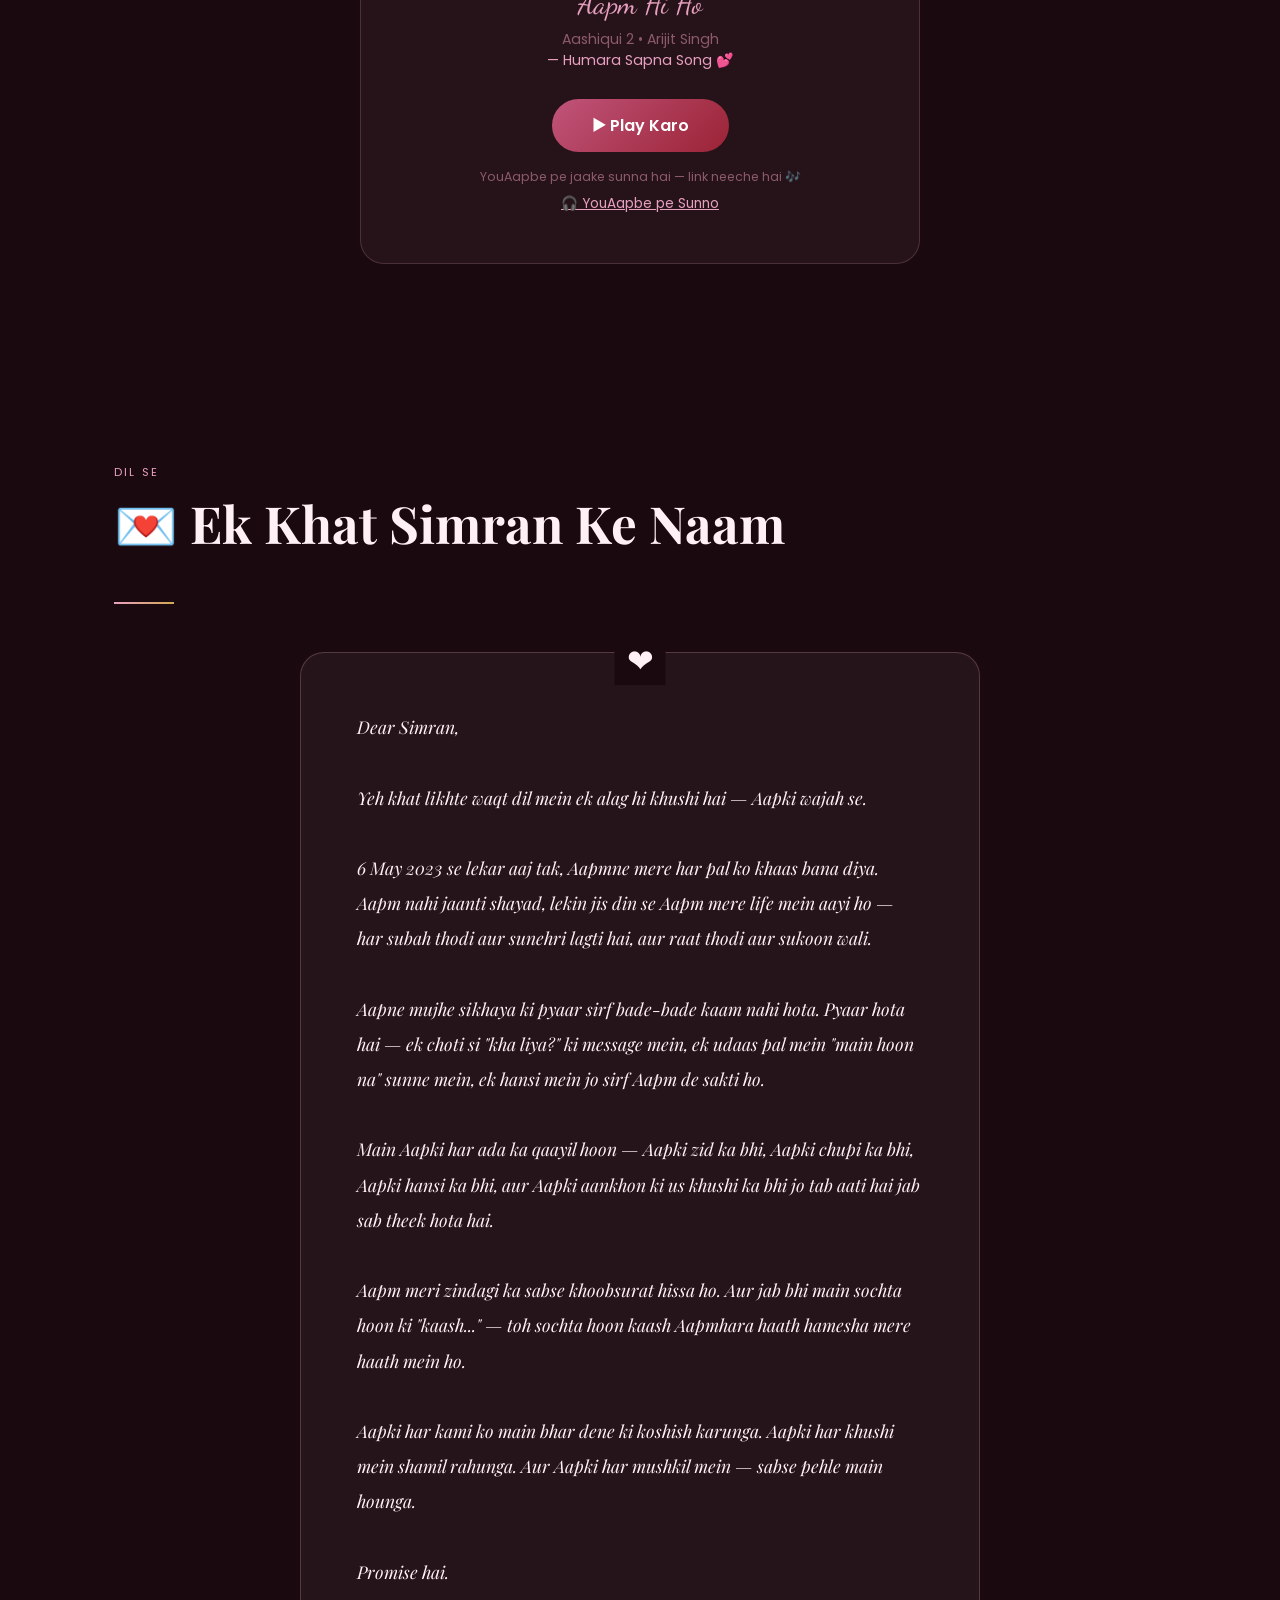
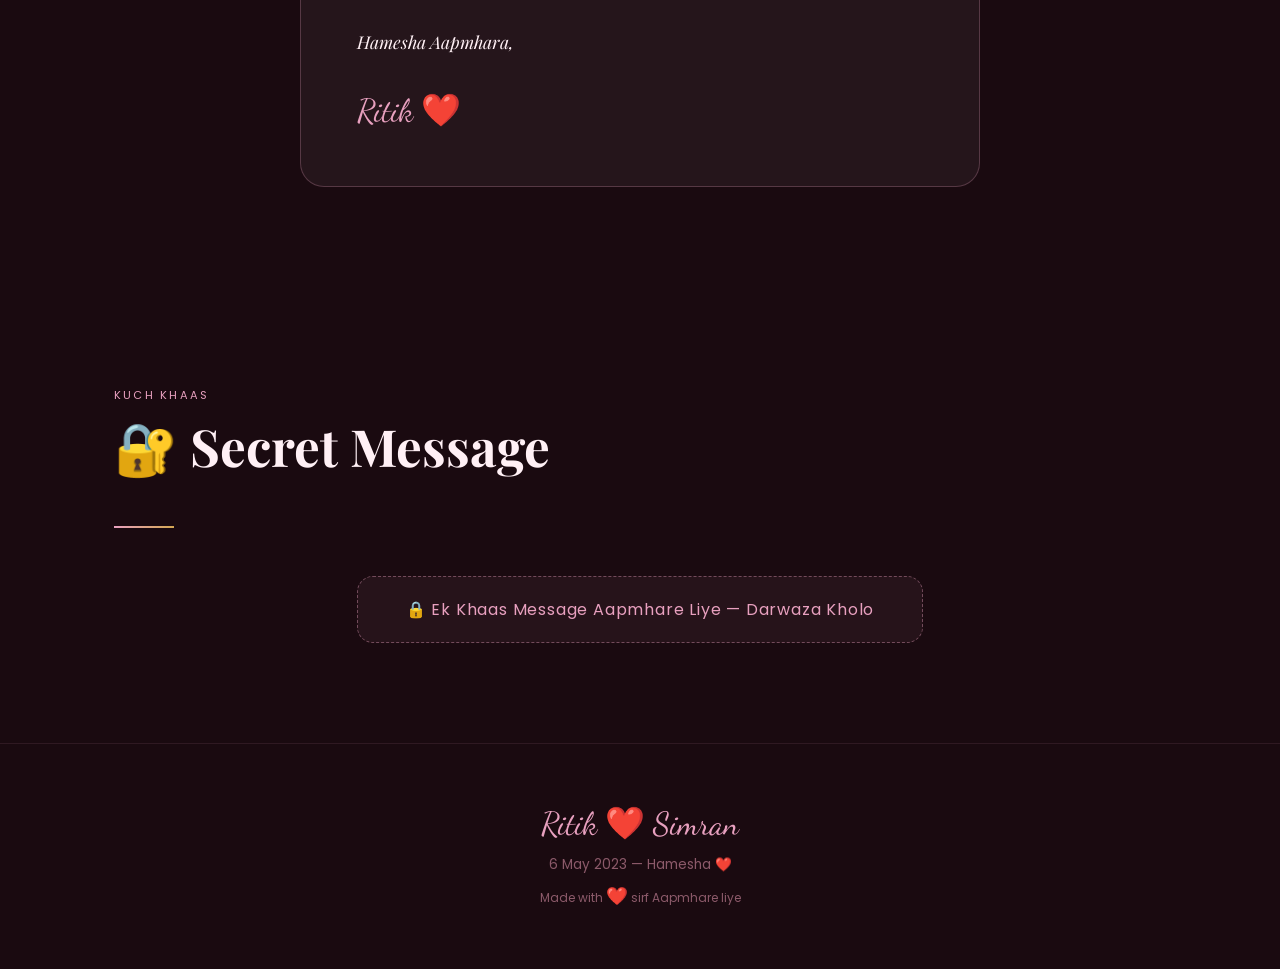
==== commit 7ce5e95c: "Website updated" ====
--- a/index.html
+++ b/index.html
@@ -3,7 +3,7 @@
 <head>
 <meta charset="UTF-8">
 <meta name="viewport" content="width=device-width, initial-scale=1.0">
-<title>Ritik ❤️ Simran</title>
+<title> bhundhu ❤️ gullu</title>
 <link href="https://fonts.googleapis.com/css2?family=Playfair+Display:ital,wght@0,400;0,700;1,400&family=Poppins:wght@300;400;500;600&family=Dancing+Script:wght@600;700&display=swap" rel="stylesheet">
 <link rel="stylesheet" href="style.css">
 </head>
@@ -53,7 +53,7 @@
     </div>
   </div>
 
-  <button class="love-btn" onclick="sendLove()">💌 I Love You, Simran!</button>
+  <button class="love-btn" onclick="sendLove()">💌 I Love You, simmi!</button>
   <div id="love-msg"></div>
 </section>
 
@@ -68,28 +68,28 @@
       <div class="timeline-dot"></div>
       <div class="timeline-date">6 May 2023</div>
       <div class="timeline-title">Woh Khaas Din ❤️</div>
-      <p class="timeline-desc">Jis din se dono ki zindagi mein ek naya rang aa gaya. Yeh woh din tha jab dil ne pehli baar suna — yeh wahi hai jo hum dhoondh rahe the.</p>
+      <p class="timeline-desc">ab kisi ko kya pata ki ghar drop karne se koi raste mai  hnnnn bol deta or aapki duniya hi badal deta hai </p>
     </div>
 
     <div class="timeline-item reveal">
       <div class="timeline-dot"></div>
       <div class="timeline-date">Pehli Mulaqat</div>
       <div class="timeline-title">Pehli Baat, Pehla Ehsaas 🌸</div>
-      <p class="timeline-desc">Jab pehli baar baat hui, toh dil dhadka alag andaaz mein. Woh pal aaj bhi yaad hai — har lafz, har hansi, har khamoshi.</p>
+      <p class="timeline-desc">Aww gym jana hai koi best loction ho to batao  apne  side insta id  share</p>
     </div>
 
     <div class="timeline-item reveal">
       <div class="timeline-dot"></div>
       <div class="timeline-date">Pehli Call 📞</div>
-      <div class="timeline-title">Teri Awaaz Mein Jaan Hai</div>
-      <p class="timeline-desc">Pehli baar jab awaaz suni, toh laga koi bichri hue geet ki dhun mil gayi. Ghante kab nikal gaye, pata hi nahi chala.</p>
+      <div class="timeline-title">Aapki Awaaz Mein Jaan Hai</div>
+      <p class="timeline-desc">mujhe laga aapko friend ki  jada need hai awww </p>
     </div>
 
     <div class="timeline-item reveal">
       <div class="timeline-dot"></div>
       <div class="timeline-date">Special Moment 🌙</div>
       <div class="timeline-title">Woh Yaadgar Pal</div>
-      <p class="timeline-desc">Kuch pal hote hain jo dil ki gehraion mein utar jaate hain — woh moment tha jab dono ko yakin ho gaya ki yeh rishta kuch khaas hai.</p>
+      <p class="timeline-desc">Arth,Health care job , Old Fort ,Akshardham , cp ,Kalkaji ,Hanuman mandir ,Agrasen ki baoli ,Jhandewalan ,Kedarnath, etc</p>
     </div>
 
     <div class="timeline-item reveal">
@@ -135,7 +135,7 @@
     <div class="gallery-track" id="gallery-track">
       <div class="gallery-slide"><span>🌹</span><span class="gallery-caption">Hamari Pehli Yaad</span></div>
       <div class="gallery-slide"><span>💕</span><span class="gallery-caption">Khushiyan Saath Mein</span></div>
-      <div class="gallery-slide"><span>🌸</span><span class="gallery-caption">Teri Muskaan</span></div>
+      <div class="gallery-slide"><span>🌸</span><span class="gallery-caption">aapki Muskaan</span></div>
       <div class="gallery-slide"><span>✨</span><span class="gallery-caption">Special Moments</span></div>
       <div class="gallery-slide"><span>🌙</span><span class="gallery-caption">Raat Ki Baat</span></div>
       <div class="gallery-slide"><span>💝</span><span class="gallery-caption">Hamesha Saath</span></div>
@@ -164,27 +164,27 @@
     <div class="memory-card reveal">
       <span class="memory-icon">🎁</span>
       <div class="memory-title">Pehla Tohfa</div>
-      <p class="memory-text">Choti si cheez, bada ehsaas. Jab tune pehli baar kuch diya, usme saari duniya thi meri.</p>
+      <p class="memory-text">Choti si cheez, bada ehsaas. Jab Aapne pehli baar kuch diya, usme saari duniya thi meri.</p>
     </div>
     <div class="memory-card reveal">
       <span class="memory-icon">🌹</span>
       <div class="memory-title">Pehli Date</div>
-      <p class="memory-text">Woh din jo dil mein bas gaya — teri hansi, teri baatein, woh hawa bhi itni khoobsurat thi.</p>
+      <p class="memory-text">Woh din jo dil mein bas gaya — aapki hansi, Aapki baatein, woh hawa bhi itni khoobsurat thi.</p>
     </div>
     <div class="memory-card reveal">
       <span class="memory-icon">😂</span>
       <div class="memory-title">Funny Moments</div>
-      <p class="memory-text">Tere saath hasna — woh hasna hai jo thakta nahi. Tu meri sabse achhi dost bhi hai.</p>
+      <p class="memory-text">Aapka saath hasna — woh hasna hai jo thakta nahi. Aap meri sabse achhi dost bhi hai.</p>
     </div>
     <div class="memory-card reveal">
       <span class="memory-icon">🌙</span>
       <div class="memory-title">Late Night Talks</div>
-      <p class="memory-text">Raat ke 2 baje bhi teri awaaz sun ke neend door ho jaati thi — woh ghante mere favorite hain.</p>
+      <p class="memory-text">Raat ke 2 baje bhi Aapki awaaz sun ke neend door ho jaati thi — woh ghante mere favorite hain.</p>
     </div>
     <div class="memory-card reveal">
       <span class="memory-icon">🤝</span>
       <div class="memory-title">Mushkil Waqt Mein Saath</div>
-      <p class="memory-text">Jab sab door the, tu wahan thi. Teri wajah se lagaa ki koi hai jo samajhta hai.</p>
+      <p class="memory-text">Jab sab door the, Aap wahan thi. Aapki wajah se lagaa ki koi hai jo samajhta hai.</p>
     </div>
   </div>
 </section>
@@ -192,35 +192,35 @@
 <!-- ═══ REASONS ═══ -->
 <section id="reasons">
   <span class="section-eyebrow">Dil Ki Baat</span>
-  <h2 class="section-title">Kyun Karta Hoon Tumse Pyaar 💞</h2>
+  <h2 class="section-title">Kyun Karta Hoon Aapse Pyaar 💞</h2>
   <div class="section-divider"></div>
 
   <div class="reasons-grid reveal">
-    <div class="reason-item"><span class="reason-num">01</span><span class="reason-text">Teri muskaan jab aa jaati hai, sab kuch theek lag jaata hai</span></div>
-    <div class="reason-item"><span class="reason-num">02</span><span class="reason-text">Teri caring nature — tu hamesha sochti hai doosron ke baare mein</span></div>
-    <div class="reason-item"><span class="reason-num">03</span><span class="reason-text">Jab main toot-a, tune sambhala — bina kuch mange</span></div>
-    <div class="reason-item"><span class="reason-num">04</span><span class="reason-text">Teri aankhon mein ek alag hi duniya hai</span></div>
-    <div class="reason-item"><span class="reason-num">05</span><span class="reason-text">Tu har cheez mein honest hai, aur yeh mujhe pasand hai</span></div>
-    <div class="reason-item"><span class="reason-num">06</span><span class="reason-text">Teri hansi ki awaaz — sabse sundar sangeet</span></div>
-    <div class="reason-item"><span class="reason-num">07</span><span class="reason-text">Tu mere sapno ko seriously leti hai</span></div>
-    <div class="reason-item"><span class="reason-num">08</span><span class="reason-text">Teri baatein khatam hi nahi hoti, aur main sunna chahta hoon</span></div>
-    <div class="reason-item"><span class="reason-num">09</span><span class="reason-text">Tu mujhe better insaan banaati hai</span></div>
-    <div class="reason-item"><span class="reason-num">10</span><span class="reason-text">Mushkil waqt mein tu sab se pehle yaad aati hai</span></div>
-    <div class="reason-item"><span class="reason-num">11</span><span class="reason-text">Teri caring without expecting anything back</span></div>
-    <div class="reason-item"><span class="reason-num">12</span><span class="reason-text">Tere saath silence bhi comfortable lagti hai</span></div>
-    <div class="reason-item"><span class="reason-num">13</span><span class="reason-text">Tu meri galtiyon ko samajhti hai aur maaf karti hai</span></div>
-    <div class="reason-item"><span class="reason-num">14</span><span class="reason-text">Tera sense of humor — tu mujhe hasa deti hai jab main udaas hoon</span></div>
-    <div class="reason-item"><span class="reason-num">15</span><span class="reason-text">Tu teri family ke liye jo kuch karti hai — woh sab dekh ke dil bhar aata hai</span></div>
-    <div class="reason-item"><span class="reason-num">16</span><span class="reason-text">Tera gussa bhi cute lagta hai mujhe</span></div>
-    <div class="reason-item"><span class="reason-num">17</span><span class="reason-text">Tu kabhi judge nahi karti — bas sunti hai</span></div>
-    <div class="reason-item"><span class="reason-num">18</span><span class="reason-text">Teri mehnat aur dedication — mujhe inspire karti hai</span></div>
-    <div class="reason-item"><span class="reason-num">19</span><span class="reason-text">Teri awaaz mein sukoon hai — sab thakaan door ho jaati hai</span></div>
-    <div class="reason-item"><span class="reason-num">20</span><span class="reason-text">Tere saath har pal ek khaas yaad ban jaati hai</span></div>
-    <div class="reason-item"><span class="reason-num">21</span><span class="reason-text">Tu khud se zyada doosron ki parwah karti hai</span></div>
-    <div class="reason-item"><span class="reason-num">22</span><span class="reason-text">Teri simplicity mein ek alag hi khoobsoorti hai</span></div>
-    <div class="reason-item"><span class="reason-num">23</span><span class="reason-text">Jab main sahi hoon, tu meri tarif karti hai — aur jab galat, mujhe batati hai</span></div>
-    <div class="reason-item"><span class="reason-num">24</span><span class="reason-text">Tu meri baat ko seriously leti hai</span></div>
-    <div class="reason-item"><span class="reason-num">25</span><span class="reason-text">Tere bina din poora nahi lagta — sirf teri yaad se chain aata hai</span></div>
+    <div class="reason-item"><span class="reason-num">01</span><span class="reason-text">Aapki muskaan jab aa jaati hai, sab kuch theek lag jaata hai</span></div>
+    <div class="reason-item"><span class="reason-num">02</span><span class="reason-text">Aapki caring naAapre — Aap hamesha sochti hai doosron ke baare mein</span></div>
+    <div class="reason-item"><span class="reason-num">03</span><span class="reason-text">Jab main toot-a, Aapne sambhala — bina kuch mange</span></div>
+    <div class="reason-item"><span class="reason-num">04</span><span class="reason-text">Aapki aankhon mein ek alag hi duniya hai</span></div>
+    <div class="reason-item"><span class="reason-num">05</span><span class="reason-text">Aap har cheez mein honest hai, aur yeh mujhe pasand hai</span></div>
+    <div class="reason-item"><span class="reason-num">06</span><span class="reason-text">Aapki hansi ki awaaz — sabse sundar sangeet</span></div>
+    <div class="reason-item"><span class="reason-num">07</span><span class="reason-text">Aap mere sapno ko seriously leti hai</span></div>
+    <div class="reason-item"><span class="reason-num">08</span><span class="reason-text">Aapki baatein khatam hi nahi hoti, aur main sunna chahta hoon</span></div>
+    <div class="reason-item"><span class="reason-num">09</span><span class="reason-text">Aap mujhe better insaan banaati hai</span></div>
+    <div class="reason-item"><span class="reason-num">10</span><span class="reason-text">Mushkil waqt mein Aap sab se pehle yaad aati hai</span></div>
+    <div class="reason-item"><span class="reason-num">11</span><span class="reason-text">Aapki caring without expecting anything back</span></div>
+    <div class="reason-item"><span class="reason-num">12</span><span class="reason-text">Aapka saath silence bhi comfortable lagti hai</span></div>
+    <div class="reason-item"><span class="reason-num">13</span><span class="reason-text">Aap meri galtiyon ko samajhti hai aur maaf karti hai</span></div>
+    <div class="reason-item"><span class="reason-num">14</span><span class="reason-text">Aapka sense of humor — Aap mujhe hasa deti hai jab main udaas hoon</span></div>
+    <div class="reason-item"><span class="reason-num">15</span><span class="reason-text">Aap Aapki family ke liye jo kuch karti hai — woh sab dekh ke dil bhar aata hai</span></div>
+    <div class="reason-item"><span class="reason-num">16</span><span class="reason-text">Aapka gussa bhi cute lagta hai mujhe</span></div>
+    <div class="reason-item"><span class="reason-num">17</span><span class="reason-text">Aap kabhi judge nahi karti — bas sunti hai</span></div>
+    <div class="reason-item"><span class="reason-num">18</span><span class="reason-text">Aapki mehnat aur dedication — mujhe inspire karti hai</span></div>
+    <div class="reason-item"><span class="reason-num">19</span><span class="reason-text">Aapki awaaz mein sukoon hai — sab thakaan door ho jaati hai</span></div>
+    <div class="reason-item"><span class="reason-num">20</span><span class="reason-text">Aapka saath har pal ek khaas yaad ban jaati hai</span></div>
+    <div class="reason-item"><span class="reason-num">21</span><span class="reason-text">Aap khud se zyada doosron ki parwah karti hai</span></div>
+    <div class="reason-item"><span class="reason-num">22</span><span class="reason-text">Aapki simplicity mein ek alag hi khoobsoorti hai</span></div>
+    <div class="reason-item"><span class="reason-num">23</span><span class="reason-text">Jab main sahi hoon, Aap meri tarif karti hai — aur jab galat, mujhe batati hai</span></div>
+    <div class="reason-item"><span class="reason-num">24</span><span class="reason-text">Aap meri baat ko seriously leti hai</span></div>
+    <div class="reason-item"><span class="reason-num">25</span><span class="reason-text">Aapka bina din poora nahi lagta — sirf Aapki yaad se chain aata hai</span></div>
   </div>
 </section>
 
@@ -232,15 +232,15 @@
 
   <div class="music-box reveal">
     <div class="music-disc" id="music-disc">🎵</div>
-    <div class="music-title">Tum Hi Ho</div>
+    <div class="music-title">Aapm Hi Ho</div>
     <p class="music-sub">Aashiqui 2 • Arijit Singh<br>
       <span style="color:var(--rose);">— Humara Sapna Song 💕</span>
     </p>
     <button class="music-btn" onclick="toggleMusic()" id="music-btn">▶ Play Karo</button>
-    <p style="margin-top:16px;font-size:0.78rem;color:var(--muted);">YouTube pe jaake sunna hai — link neeche hai 🎶</p>
-    <a href="https://youtu.be/Umqb9KENgmk" target="_blank"
+    <p style="margin-top:16px;font-size:0.78rem;color:var(--muted);">YouAapbe pe jaake sunna hai — link neeche hai 🎶</p>
+    <a href="https://youAap.be/Umqb9KENgmk" target="_blank"
        style="display:inline-block;margin-top:8px;color:var(--rose);font-size:0.85rem;">
-      🎧 YouTube pe Sunno
+      🎧 YouAapbe pe Sunno
     </a>
   </div>
 </section>
@@ -254,21 +254,21 @@
   <div class="letter-wrapper reveal">
     <div class="letter-text">Dear Simran,
 
-Yeh khat likhte waqt dil mein ek alag hi khushi hai — teri wajah se.
-
-6 May 2023 se lekar aaj tak, tumne mere har pal ko khaas bana diya. Tum nahi jaanti shayad, lekin jis din se tum mere life mein aayi ho — har subah thodi aur sunehri lagti hai, aur raat thodi aur sukoon wali.
-
-Tune mujhe sikhaya ki pyaar sirf bade-bade kaam nahi hota. Pyaar hota hai — ek choti si "kha liya?" ki message mein, ek udaas pal mein "main hoon na" sunne mein, ek hansi mein jo sirf tum de sakti ho.
-
-Main teri har ada ka qaayil hoon — teri zid ka bhi, teri chupi ka bhi, teri hansi ka bhi, aur teri aankhon ki us khushi ka bhi jo tab aati hai jab sab theek hota hai.
-
-Tum meri zindagi ka sabse khoobsurat hissa ho. Aur jab bhi main sochta hoon ki "kaash..." — toh sochta hoon kaash tumhara haath hamesha mere haath mein ho.
-
-Teri har kami ko main bhar dene ki koshish karunga. Teri har khushi mein shamil rahunga. Aur teri har mushkil mein — sabse pehle main hounga.
+Yeh khat likhte waqt dil mein ek alag hi khushi hai — Aapki wajah se.
+
+6 May 2023 se lekar aaj tak, Aapmne mere har pal ko khaas bana diya. Aapm nahi jaanti shayad, lekin jis din se Aapm mere life mein aayi ho — har subah thodi aur sunehri lagti hai, aur raat thodi aur sukoon wali.
+
+Aapne mujhe sikhaya ki pyaar sirf bade-bade kaam nahi hota. Pyaar hota hai — ek choti si "kha liya?" ki message mein, ek udaas pal mein "main hoon na" sunne mein, ek hansi mein jo sirf Aapm de sakti ho.
+
+Main Aapki har ada ka qaayil hoon — Aapki zid ka bhi, Aapki chupi ka bhi, Aapki hansi ka bhi, aur Aapki aankhon ki us khushi ka bhi jo tab aati hai jab sab theek hota hai.
+
+Aapm meri zindagi ka sabse khoobsurat hissa ho. Aur jab bhi main sochta hoon ki "kaash..." — toh sochta hoon kaash Aapmhara haath hamesha mere haath mein ho.
+
+Aapki har kami ko main bhar dene ki koshish karunga. Aapki har khushi mein shamil rahunga. Aur Aapki har mushkil mein — sabse pehle main hounga.
 
 Promise hai.
 
-Hamesha tumhara,</div>
+Hamesha Aapmhara,</div>
     <span class="letter-sign">Ritik ❤️</span>
   </div>
 </section>
@@ -280,7 +280,7 @@
   <div class="section-divider"></div>
 
   <button class="secret-trigger reveal" onclick="openSecret()">
-    🔒 Ek Khaas Message Tumhare Liye — Darwaza Kholo
+    🔒 Ek Khaas Message Aapmhare Liye — Darwaza Kholo
   </button>
 </section>
 
@@ -301,13 +301,13 @@
 
   <div class="secret-content" id="secret-content">
     <span style="font-size:5rem;display:block;margin-bottom:16px;animation:heartbeat 1.4s infinite;">💝</span>
-    <h2 style="font-family:'Dancing Script',cursive;font-size:3rem;color:var(--rose);margin-bottom:24px;">Sirf Tumhare Liye</h2>
+    <h2 style="font-family:'Dancing Script',cursive;font-size:3rem;color:var(--rose);margin-bottom:24px;">Sirf Aapmhare Liye</h2>
     <p class="secret-msg">
-      Simran... agar yeh page tak pahunchi ho, toh jaanti ho ki main tumse kitna pyaar karta hoon. 🌹<br><br>
-      Yeh duniya mein kaafi log hain jo kehte hain "I love you" — main kehna chahta hoon ki tumhare bina main adhoora hoon.<br><br>
-      Tumhara chehra jab yaad aata hai, toh dil ko sukoon milta hai. Tumhari awaaz jab kaan mein padti hai, toh duniya ki sari thakaan door ho jaati hai.<br><br>
+      Simran... agar yeh page tak pahunchi ho, toh jaanti ho ki main Aapmse kitna pyaar karta hoon. 🌹<br><br>
+      Yeh duniya mein kaafi log hain jo kehte hain "I love you" — main kehna chahta hoon ki Aapmhare bina main adhoora hoon.<br><br>
+      Aapmhara chehra jab yaad aata hai, toh dil ko sukoon milta hai. Aapmhari awaaz jab kaan mein padti hai, toh duniya ki sari thakaan door ho jaati hai.<br><br>
       Yeh secret page sirf isliye banaya — taaki ek baar aur bol sakun, bina kisi ko bataye...<br><br>
-      <strong style="color:var(--gold);font-size:1.4rem;">Main Tumse Bahut Pyaar Karta Hoon, Simran. 💕</strong><br><br>
+      <strong style="color:var(--gold);font-size:1.4rem;">Main Aapmse Bahut Pyaar Karta Hoon, Simran. 💕</strong><br><br>
       Hamesha. Har pal. Har janam.
     </p>
     <div style="font-size:3rem;margin-bottom:24px;">🌹💕🌸💝✨</div>
@@ -319,7 +319,7 @@
 <footer>
   <p style="font-family:'Dancing Script',cursive;font-size:2rem;color:var(--rose);margin-bottom:12px;">Ritik ❤️ Simran</p>
   <p>6 May 2023 — Hamesha ❤️</p>
-  <p style="margin-top:8px;font-size:0.75rem;">Made with <span class="footer-heart">❤️</span> sirf tumhare liye</p>
+  <p style="margin-top:8px;font-size:0.75rem;">Made with <span class="footer-heart">❤️</span> sirf Aapmhare liye</p>
 </footer>
 
 <script src="script.js"></script>
